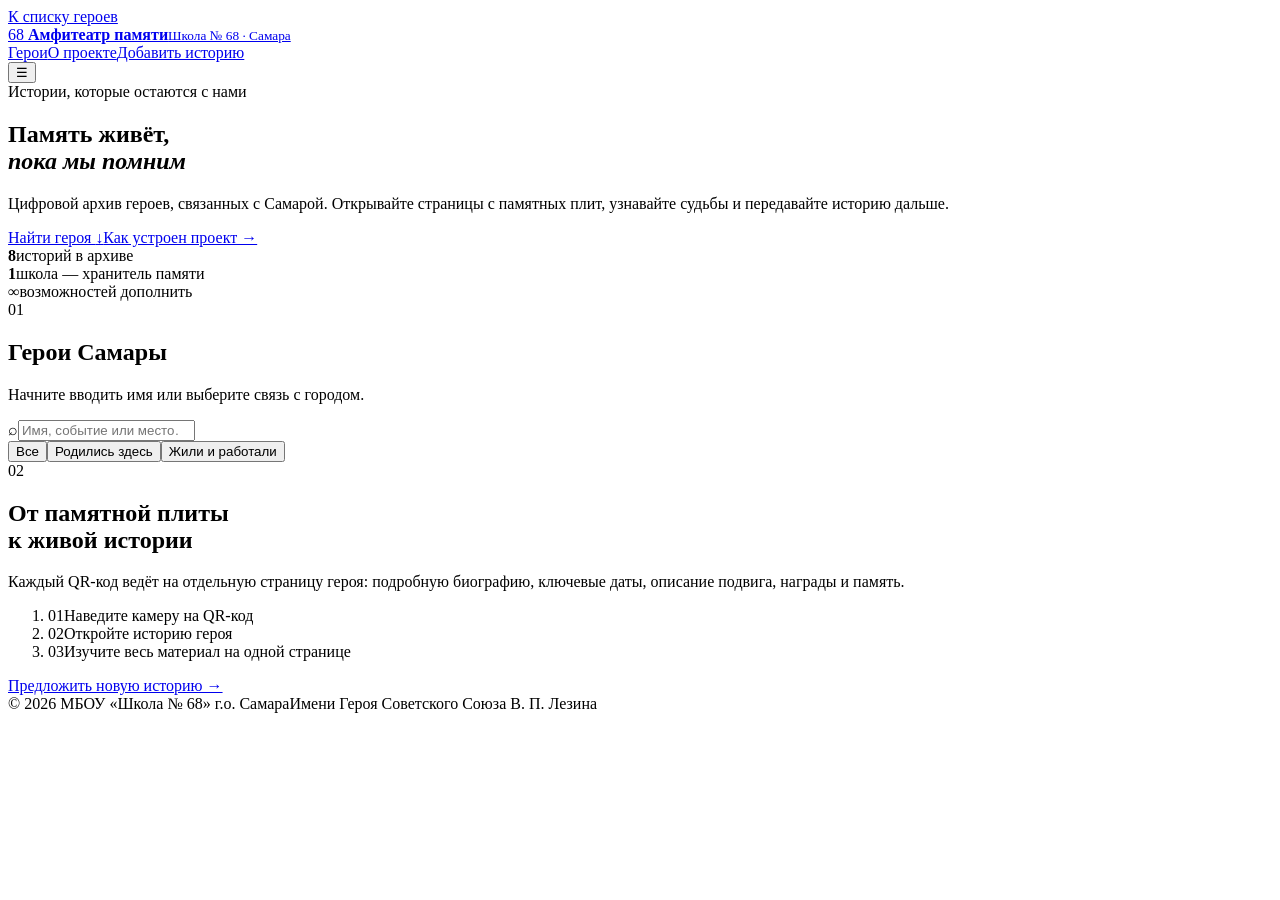
==== index.html @ 9c242202 "Add files via upload" ====
<!doctype html>
<html lang="ru">
<head>
  <meta charset="utf-8">
  <meta name="viewport" content="width=device-width, initial-scale=1">
  <meta name="theme-color" content="#071a35">
  <meta name="description" content="Амфитеатр памяти — цифровой архив героев Самары школы № 68 имени В. П. Лезина.">
  <title>Амфитеатр памяти — школа № 68</title>
  <link rel="stylesheet" href="assets/styles.css">
</head>
<body>
  <a class="skip-link" href="#heroes">К списку героев</a>
  <header class="topbar">
    <a class="brand" href="/" aria-label="На главную">
      <span class="brand-mark" aria-hidden="true"><span>68</span></span>
      <span><b>Амфитеатр памяти</b><small>Школа № 68 · Самара</small></span>
    </a>
    <nav class="desktop-nav" aria-label="Основная навигация">
      <a href="#heroes">Герои</a><a href="#project">О проекте</a><a class="nav-action" href="/add-hero/">Добавить историю</a>
    </nav>
    <button class="menu-button" aria-label="Открыть меню" aria-expanded="false">☰</button>
  </header>
  <nav class="mobile-nav" hidden><a href="#heroes">Герои</a><a href="#project">О проекте</a><a href="/add-hero/">Добавить историю</a></nav>

  <main>
    <section class="home-hero" aria-labelledby="main-title">
      <div class="hero-glow" aria-hidden="true"></div>
      <div class="eyebrow"><span></span> Истории, которые остаются с нами</div>
      <h1 id="main-title">Память живёт,<br><em>пока мы помним</em></h1>
      <p>Цифровой архив героев, связанных с Самарой. Открывайте страницы с памятных плит, узнавайте судьбы и передавайте историю дальше.</p>
      <div class="hero-actions"><a class="primary-button" href="#heroes">Найти героя <span>↓</span></a><a class="text-button" href="#project">Как устроен проект →</a></div>
      <div class="hero-stats" aria-label="Статистика архива"><div><strong>8</strong><span>историй в архиве</span></div><div><strong>1</strong><span>школа — хранитель памяти</span></div><div><strong>∞</strong><span>возможностей дополнить</span></div></div>
    </section>

    <section class="explorer" id="heroes" aria-labelledby="heroes-title">
      <div class="section-heading"><div><span class="section-number">01</span><h2 id="heroes-title">Герои Самары</h2></div><p>Начните вводить имя или выберите связь с городом.</p></div>
      <div class="search-row">
        <label class="search-box"><span aria-hidden="true">⌕</span><input id="hero-search" type="search" placeholder="Имя, событие или место…" autocomplete="off"></label>
        <div class="filters" role="group" aria-label="Фильтр"><button class="filter active" data-filter="all">Все</button><button class="filter" data-filter="born">Родились здесь</button><button class="filter" data-filter="worked">Жили и работали</button></div>
      </div>
      <div class="hero-grid" id="hero-grid"></div>
      <p class="empty-state" id="empty-state" hidden>По вашему запросу пока ничего не найдено.</p>
    </section>

    <section class="project" id="project" aria-labelledby="project-title">
      <div class="project-card">
        <div><span class="section-number light">02</span><h2 id="project-title">От памятной плиты<br>к живой истории</h2></div>
        <div class="project-copy"><p>Каждый QR-код ведёт на отдельную страницу героя: подробную биографию, ключевые даты, описание подвига, награды и память.</p><ol><li><span>01</span>Наведите камеру на QR-код</li><li><span>02</span>Откройте историю героя</li><li><span>03</span>Изучите весь материал на одной странице</li></ol><a class="light-button" href="/add-hero/">Предложить новую историю →</a></div>
      </div>
    </section>
  </main>
  <footer><span>© 2026 МБОУ «Школа № 68» г.о. Самара</span><span>Имени Героя Советского Союза В. П. Лезина</span></footer>
  <script src="assets/data.js"></script><script src="assets/app.js"></script>
</body>
</html>
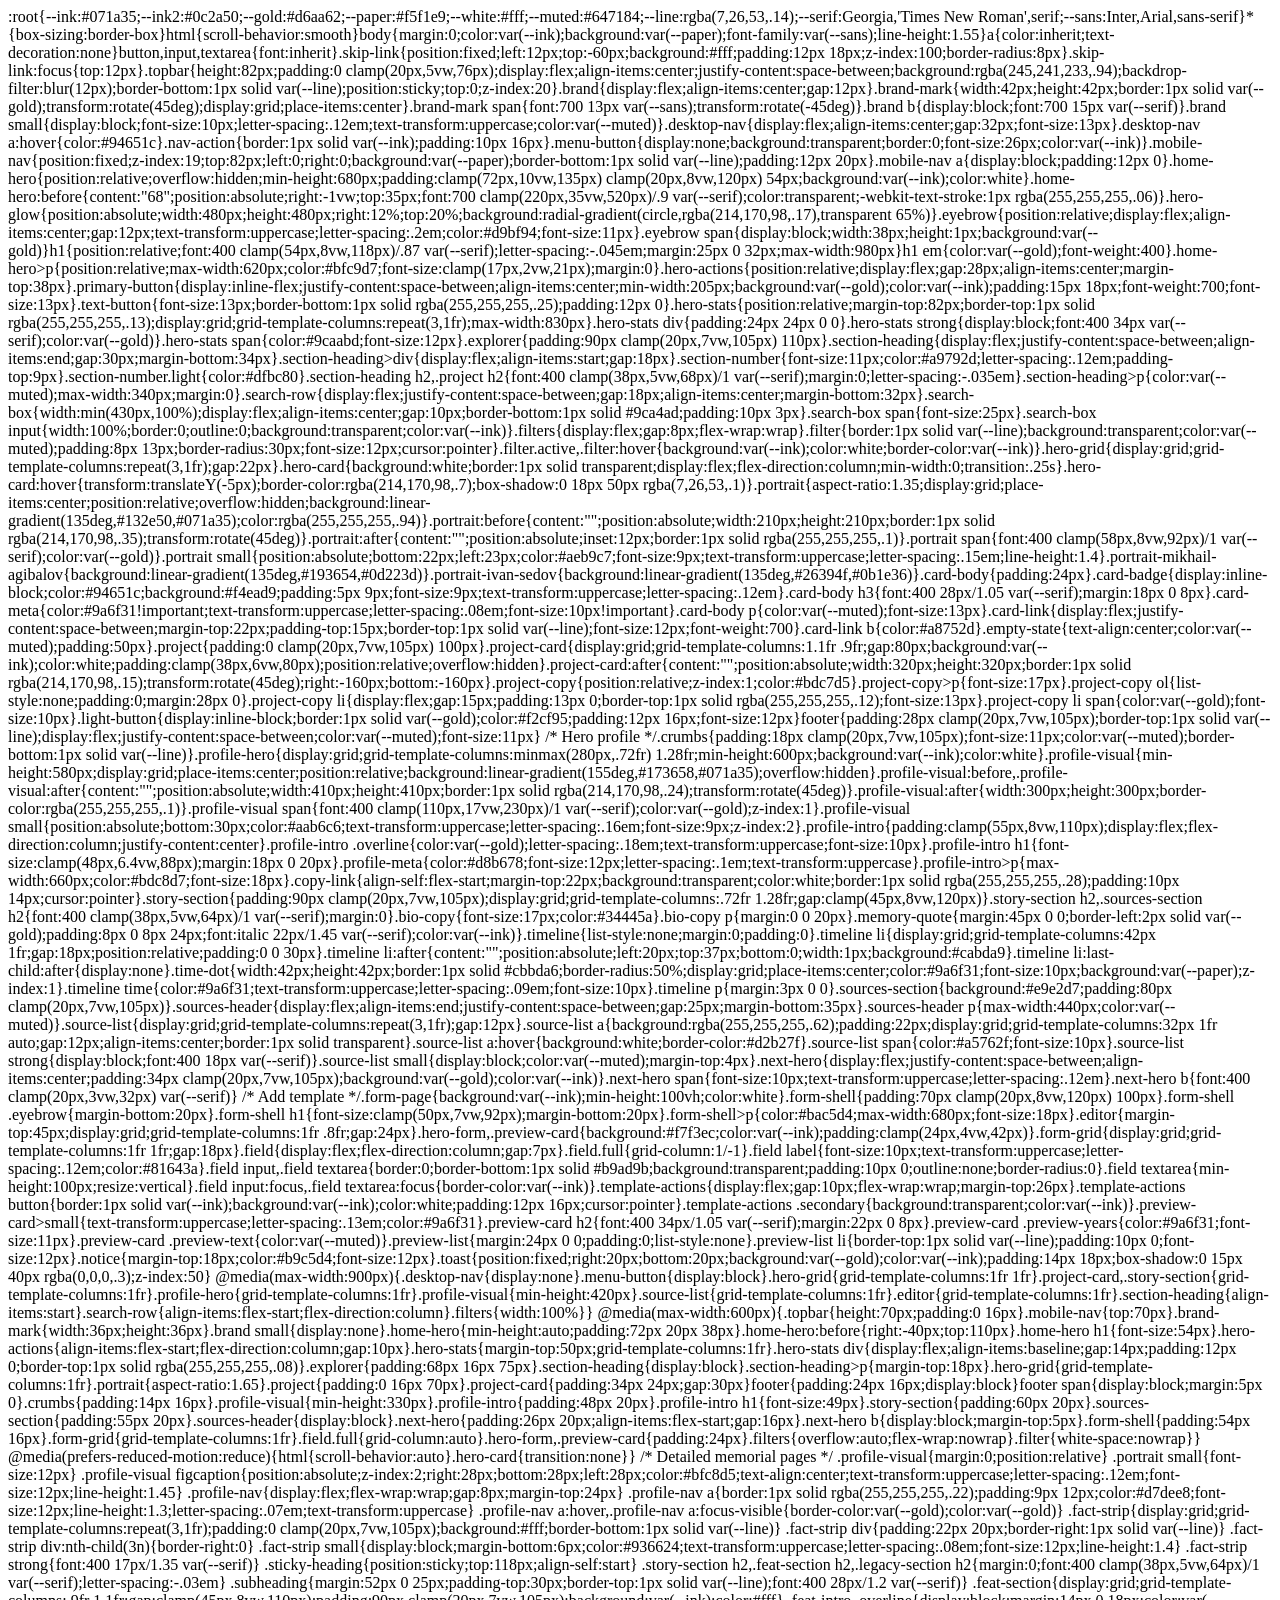
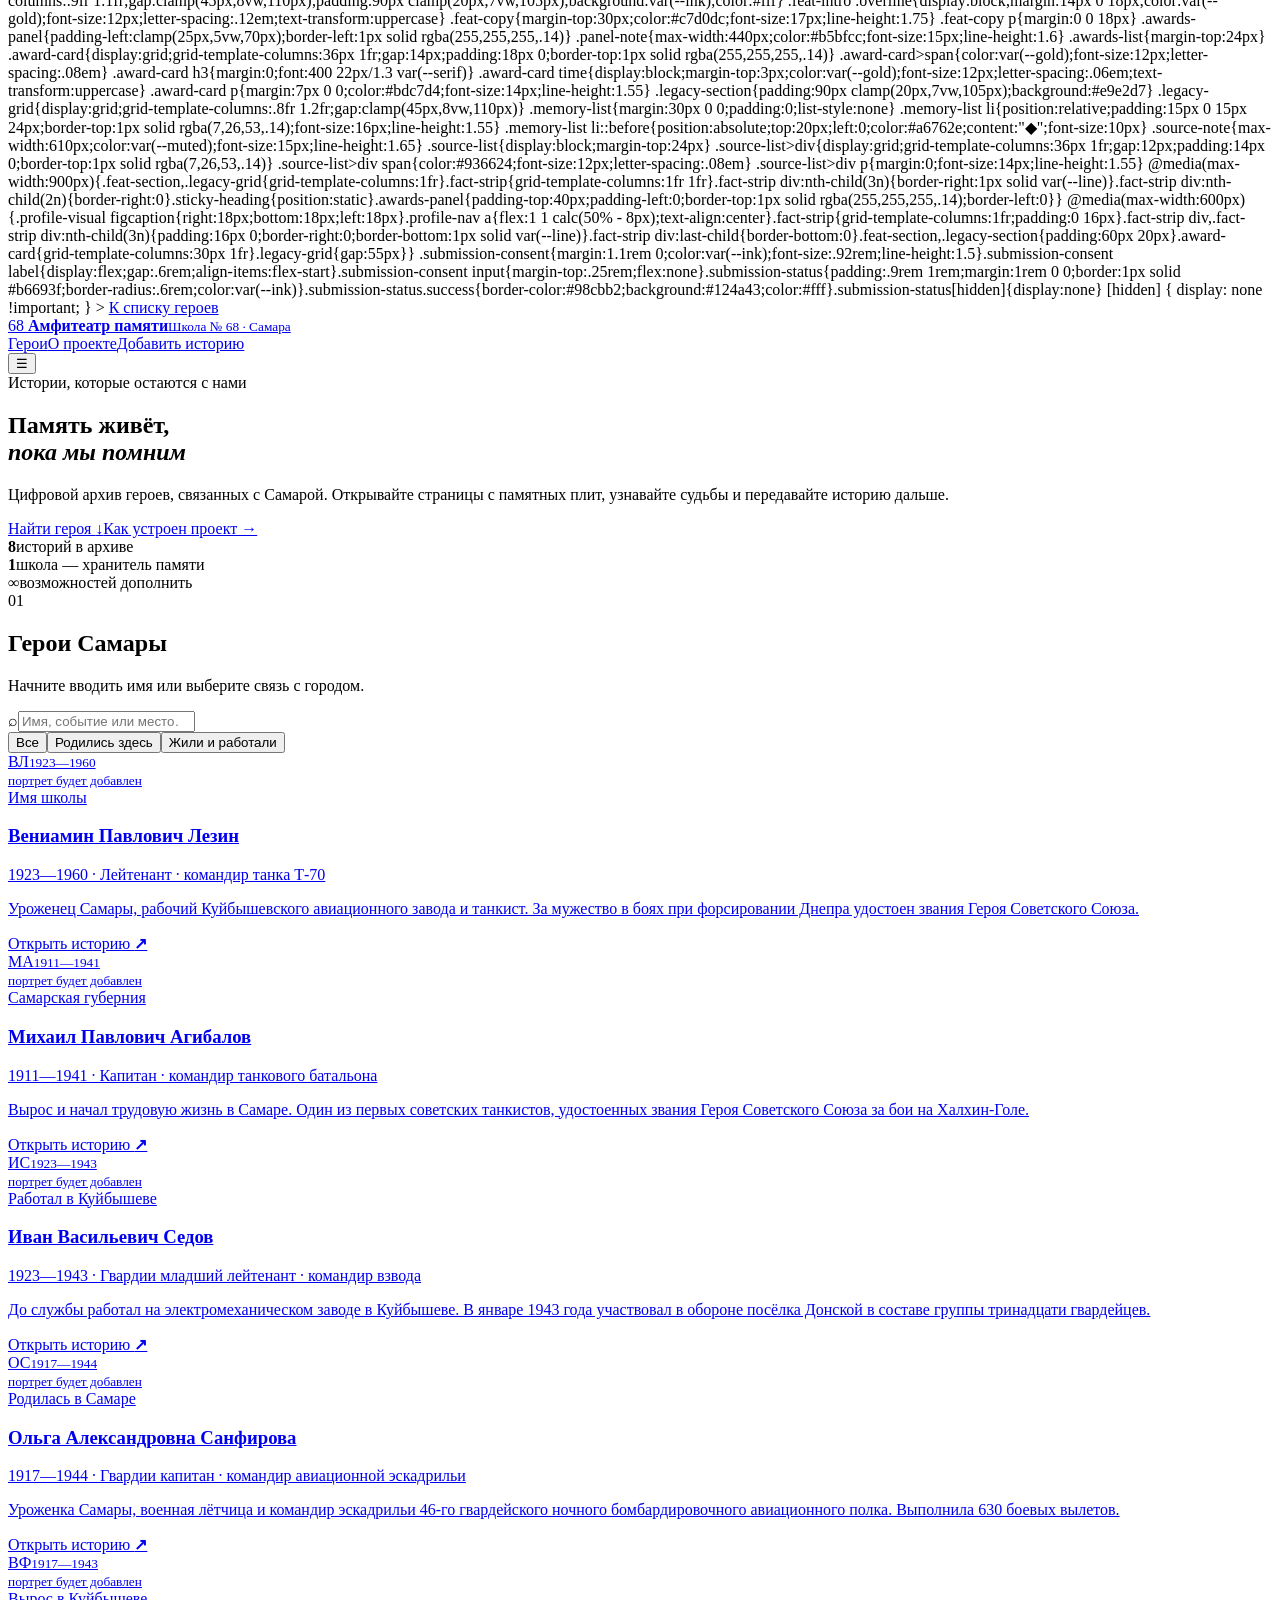
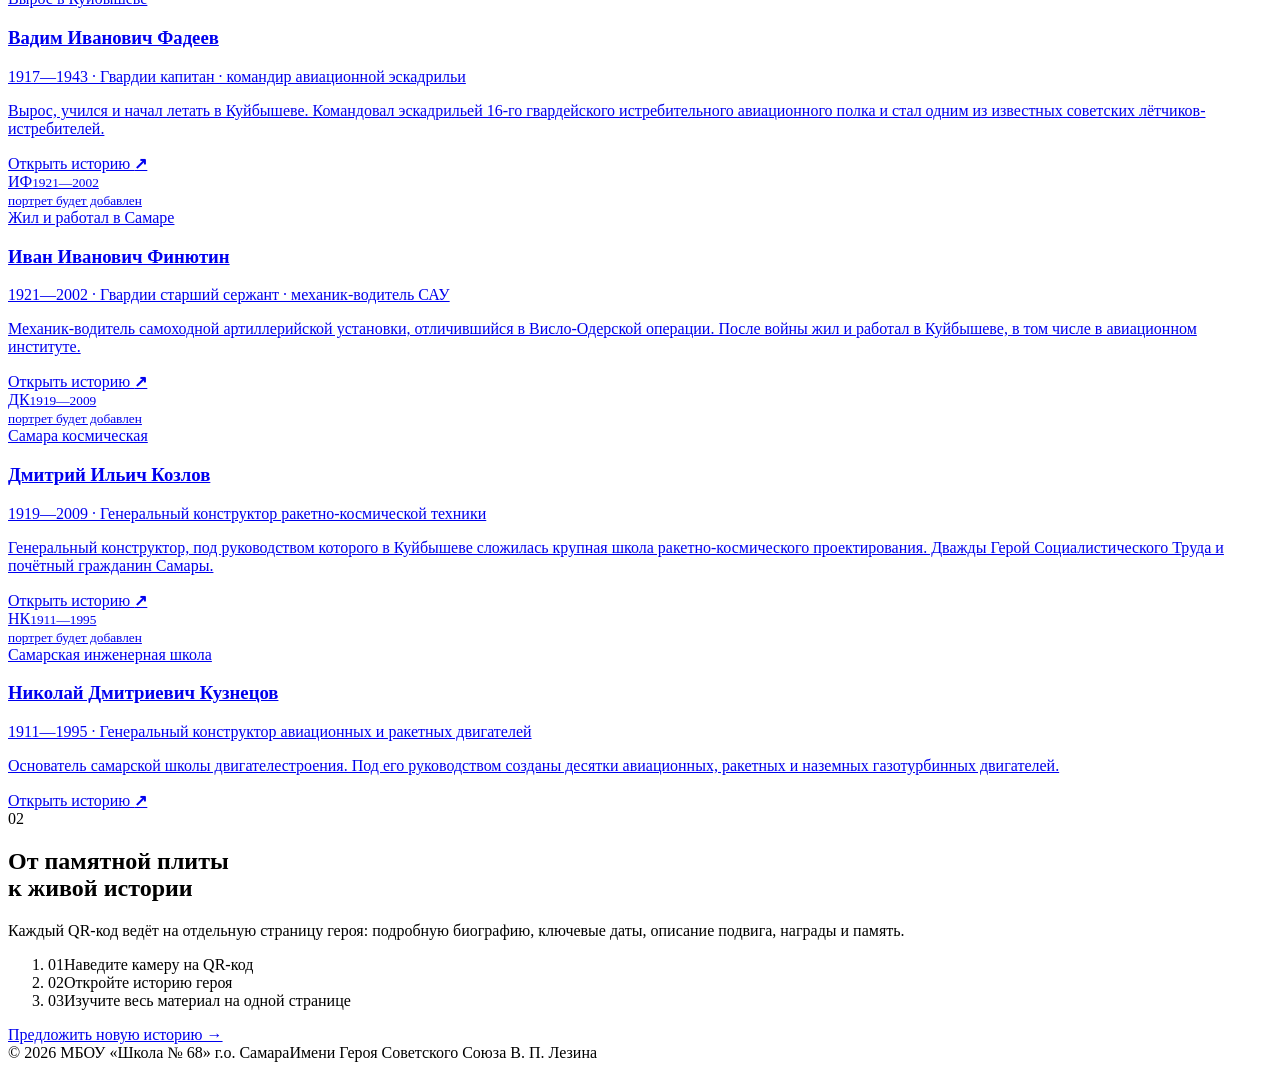
==== commit b836dac2: "Add files via upload" ====
--- a/index.html
+++ b/index.html
@@ -6,7 +6,59 @@
   <meta name="theme-color" content="#071a35">
   <meta name="description" content="Амфитеатр памяти — цифровой архив героев Самары школы № 68 имени В. П. Лезина.">
   <title>Амфитеатр памяти — школа № 68</title>
-  <link rel="stylesheet" href="assets/styles.css">
+  <link rel="stylesheet" <style>
+:root{--ink:#071a35;--ink2:#0c2a50;--gold:#d6aa62;--paper:#f5f1e9;--white:#fff;--muted:#647184;--line:rgba(7,26,53,.14);--serif:Georgia,'Times New Roman',serif;--sans:Inter,Arial,sans-serif}*{box-sizing:border-box}html{scroll-behavior:smooth}body{margin:0;color:var(--ink);background:var(--paper);font-family:var(--sans);line-height:1.55}a{color:inherit;text-decoration:none}button,input,textarea{font:inherit}.skip-link{position:fixed;left:12px;top:-60px;background:#fff;padding:12px 18px;z-index:100;border-radius:8px}.skip-link:focus{top:12px}.topbar{height:82px;padding:0 clamp(20px,5vw,76px);display:flex;align-items:center;justify-content:space-between;background:rgba(245,241,233,.94);backdrop-filter:blur(12px);border-bottom:1px solid var(--line);position:sticky;top:0;z-index:20}.brand{display:flex;align-items:center;gap:12px}.brand-mark{width:42px;height:42px;border:1px solid var(--gold);transform:rotate(45deg);display:grid;place-items:center}.brand-mark span{font:700 13px var(--sans);transform:rotate(-45deg)}.brand b{display:block;font:700 15px var(--serif)}.brand small{display:block;font-size:10px;letter-spacing:.12em;text-transform:uppercase;color:var(--muted)}.desktop-nav{display:flex;align-items:center;gap:32px;font-size:13px}.desktop-nav a:hover{color:#94651c}.nav-action{border:1px solid var(--ink);padding:10px 16px}.menu-button{display:none;background:transparent;border:0;font-size:26px;color:var(--ink)}.mobile-nav{position:fixed;z-index:19;top:82px;left:0;right:0;background:var(--paper);border-bottom:1px solid var(--line);padding:12px 20px}.mobile-nav a{display:block;padding:12px 0}.home-hero{position:relative;overflow:hidden;min-height:680px;padding:clamp(72px,10vw,135px) clamp(20px,8vw,120px) 54px;background:var(--ink);color:white}.home-hero:before{content:"68";position:absolute;right:-1vw;top:35px;font:700 clamp(220px,35vw,520px)/.9 var(--serif);color:transparent;-webkit-text-stroke:1px rgba(255,255,255,.06)}.hero-glow{position:absolute;width:480px;height:480px;right:12%;top:20%;background:radial-gradient(circle,rgba(214,170,98,.17),transparent 65%)}.eyebrow{position:relative;display:flex;align-items:center;gap:12px;text-transform:uppercase;letter-spacing:.2em;color:#d9bf94;font-size:11px}.eyebrow span{display:block;width:38px;height:1px;background:var(--gold)}h1{position:relative;font:400 clamp(54px,8vw,118px)/.87 var(--serif);letter-spacing:-.045em;margin:25px 0 32px;max-width:980px}h1 em{color:var(--gold);font-weight:400}.home-hero>p{position:relative;max-width:620px;color:#bfc9d7;font-size:clamp(17px,2vw,21px);margin:0}.hero-actions{position:relative;display:flex;gap:28px;align-items:center;margin-top:38px}.primary-button{display:inline-flex;justify-content:space-between;align-items:center;min-width:205px;background:var(--gold);color:var(--ink);padding:15px 18px;font-weight:700;font-size:13px}.text-button{font-size:13px;border-bottom:1px solid rgba(255,255,255,.25);padding:12px 0}.hero-stats{position:relative;margin-top:82px;border-top:1px solid rgba(255,255,255,.13);display:grid;grid-template-columns:repeat(3,1fr);max-width:830px}.hero-stats div{padding:24px 24px 0 0}.hero-stats strong{display:block;font:400 34px var(--serif);color:var(--gold)}.hero-stats span{color:#9caabd;font-size:12px}.explorer{padding:90px clamp(20px,7vw,105px) 110px}.section-heading{display:flex;justify-content:space-between;align-items:end;gap:30px;margin-bottom:34px}.section-heading>div{display:flex;align-items:start;gap:18px}.section-number{font-size:11px;color:#a9792d;letter-spacing:.12em;padding-top:9px}.section-number.light{color:#dfbc80}.section-heading h2,.project h2{font:400 clamp(38px,5vw,68px)/1 var(--serif);margin:0;letter-spacing:-.035em}.section-heading>p{color:var(--muted);max-width:340px;margin:0}.search-row{display:flex;justify-content:space-between;gap:18px;align-items:center;margin-bottom:32px}.search-box{width:min(430px,100%);display:flex;align-items:center;gap:10px;border-bottom:1px solid #9ca4ad;padding:10px 3px}.search-box span{font-size:25px}.search-box input{width:100%;border:0;outline:0;background:transparent;color:var(--ink)}.filters{display:flex;gap:8px;flex-wrap:wrap}.filter{border:1px solid var(--line);background:transparent;color:var(--muted);padding:8px 13px;border-radius:30px;font-size:12px;cursor:pointer}.filter.active,.filter:hover{background:var(--ink);color:white;border-color:var(--ink)}.hero-grid{display:grid;grid-template-columns:repeat(3,1fr);gap:22px}.hero-card{background:white;border:1px solid transparent;display:flex;flex-direction:column;min-width:0;transition:.25s}.hero-card:hover{transform:translateY(-5px);border-color:rgba(214,170,98,.7);box-shadow:0 18px 50px rgba(7,26,53,.1)}.portrait{aspect-ratio:1.35;display:grid;place-items:center;position:relative;overflow:hidden;background:linear-gradient(135deg,#132e50,#071a35);color:rgba(255,255,255,.94)}.portrait:before{content:"";position:absolute;width:210px;height:210px;border:1px solid rgba(214,170,98,.35);transform:rotate(45deg)}.portrait:after{content:"";position:absolute;inset:12px;border:1px solid rgba(255,255,255,.1)}.portrait span{font:400 clamp(58px,8vw,92px)/1 var(--serif);color:var(--gold)}.portrait small{position:absolute;bottom:22px;left:23px;color:#aeb9c7;font-size:9px;text-transform:uppercase;letter-spacing:.15em;line-height:1.4}.portrait-mikhail-agibalov{background:linear-gradient(135deg,#193654,#0d223d)}.portrait-ivan-sedov{background:linear-gradient(135deg,#26394f,#0b1e36)}.card-body{padding:24px}.card-badge{display:inline-block;color:#94651c;background:#f4ead9;padding:5px 9px;font-size:9px;text-transform:uppercase;letter-spacing:.12em}.card-body h3{font:400 28px/1.05 var(--serif);margin:18px 0 8px}.card-meta{color:#9a6f31!important;text-transform:uppercase;letter-spacing:.08em;font-size:10px!important}.card-body p{color:var(--muted);font-size:13px}.card-link{display:flex;justify-content:space-between;margin-top:22px;padding-top:15px;border-top:1px solid var(--line);font-size:12px;font-weight:700}.card-link b{color:#a8752d}.empty-state{text-align:center;color:var(--muted);padding:50px}.project{padding:0 clamp(20px,7vw,105px) 100px}.project-card{display:grid;grid-template-columns:1.1fr .9fr;gap:80px;background:var(--ink);color:white;padding:clamp(38px,6vw,80px);position:relative;overflow:hidden}.project-card:after{content:"";position:absolute;width:320px;height:320px;border:1px solid rgba(214,170,98,.15);transform:rotate(45deg);right:-160px;bottom:-160px}.project-copy{position:relative;z-index:1;color:#bdc7d5}.project-copy>p{font-size:17px}.project-copy ol{list-style:none;padding:0;margin:28px 0}.project-copy li{display:flex;gap:15px;padding:13px 0;border-top:1px solid rgba(255,255,255,.12);font-size:13px}.project-copy li span{color:var(--gold);font-size:10px}.light-button{display:inline-block;border:1px solid var(--gold);color:#f2cf95;padding:12px 16px;font-size:12px}footer{padding:28px clamp(20px,7vw,105px);border-top:1px solid var(--line);display:flex;justify-content:space-between;color:var(--muted);font-size:11px}
+/* Hero profile */.crumbs{padding:18px clamp(20px,7vw,105px);font-size:11px;color:var(--muted);border-bottom:1px solid var(--line)}.profile-hero{display:grid;grid-template-columns:minmax(280px,.72fr) 1.28fr;min-height:600px;background:var(--ink);color:white}.profile-visual{min-height:580px;display:grid;place-items:center;position:relative;background:linear-gradient(155deg,#173658,#071a35);overflow:hidden}.profile-visual:before,.profile-visual:after{content:"";position:absolute;width:410px;height:410px;border:1px solid rgba(214,170,98,.24);transform:rotate(45deg)}.profile-visual:after{width:300px;height:300px;border-color:rgba(255,255,255,.1)}.profile-visual span{font:400 clamp(110px,17vw,230px)/1 var(--serif);color:var(--gold);z-index:1}.profile-visual small{position:absolute;bottom:30px;color:#aab6c6;text-transform:uppercase;letter-spacing:.16em;font-size:9px;z-index:2}.profile-intro{padding:clamp(55px,8vw,110px);display:flex;flex-direction:column;justify-content:center}.profile-intro .overline{color:var(--gold);letter-spacing:.18em;text-transform:uppercase;font-size:10px}.profile-intro h1{font-size:clamp(48px,6.4vw,88px);margin:18px 0 20px}.profile-meta{color:#d8b678;font-size:12px;letter-spacing:.1em;text-transform:uppercase}.profile-intro>p{max-width:660px;color:#bdc8d7;font-size:18px}.copy-link{align-self:flex-start;margin-top:22px;background:transparent;color:white;border:1px solid rgba(255,255,255,.28);padding:10px 14px;cursor:pointer}.story-section{padding:90px clamp(20px,7vw,105px);display:grid;grid-template-columns:.72fr 1.28fr;gap:clamp(45px,8vw,120px)}.story-section h2,.sources-section h2{font:400 clamp(38px,5vw,64px)/1 var(--serif);margin:0}.bio-copy{font-size:17px;color:#34445a}.bio-copy p{margin:0 0 20px}.memory-quote{margin:45px 0 0;border-left:2px solid var(--gold);padding:8px 0 8px 24px;font:italic 22px/1.45 var(--serif);color:var(--ink)}.timeline{list-style:none;margin:0;padding:0}.timeline li{display:grid;grid-template-columns:42px 1fr;gap:18px;position:relative;padding:0 0 30px}.timeline li:after{content:"";position:absolute;left:20px;top:37px;bottom:0;width:1px;background:#cabda9}.timeline li:last-child:after{display:none}.time-dot{width:42px;height:42px;border:1px solid #cbbda6;border-radius:50%;display:grid;place-items:center;color:#9a6f31;font-size:10px;background:var(--paper);z-index:1}.timeline time{color:#9a6f31;text-transform:uppercase;letter-spacing:.09em;font-size:10px}.timeline p{margin:3px 0 0}.sources-section{background:#e9e2d7;padding:80px clamp(20px,7vw,105px)}.sources-header{display:flex;align-items:end;justify-content:space-between;gap:25px;margin-bottom:35px}.sources-header p{max-width:440px;color:var(--muted)}.source-list{display:grid;grid-template-columns:repeat(3,1fr);gap:12px}.source-list a{background:rgba(255,255,255,.62);padding:22px;display:grid;grid-template-columns:32px 1fr auto;gap:12px;align-items:center;border:1px solid transparent}.source-list a:hover{background:white;border-color:#d2b27f}.source-list span{color:#a5762f;font-size:10px}.source-list strong{display:block;font:400 18px var(--serif)}.source-list small{display:block;color:var(--muted);margin-top:4px}.next-hero{display:flex;justify-content:space-between;align-items:center;padding:34px clamp(20px,7vw,105px);background:var(--gold);color:var(--ink)}.next-hero span{font-size:10px;text-transform:uppercase;letter-spacing:.12em}.next-hero b{font:400 clamp(20px,3vw,32px) var(--serif)}
+/* Add template */.form-page{background:var(--ink);min-height:100vh;color:white}.form-shell{padding:70px clamp(20px,8vw,120px) 100px}.form-shell .eyebrow{margin-bottom:20px}.form-shell h1{font-size:clamp(50px,7vw,92px);margin-bottom:20px}.form-shell>p{color:#bac5d4;max-width:680px;font-size:18px}.editor{margin-top:45px;display:grid;grid-template-columns:1fr .8fr;gap:24px}.hero-form,.preview-card{background:#f7f3ec;color:var(--ink);padding:clamp(24px,4vw,42px)}.form-grid{display:grid;grid-template-columns:1fr 1fr;gap:18px}.field{display:flex;flex-direction:column;gap:7px}.field.full{grid-column:1/-1}.field label{font-size:10px;text-transform:uppercase;letter-spacing:.12em;color:#81643a}.field input,.field textarea{border:0;border-bottom:1px solid #b9ad9b;background:transparent;padding:10px 0;outline:none;border-radius:0}.field textarea{min-height:100px;resize:vertical}.field input:focus,.field textarea:focus{border-color:var(--ink)}.template-actions{display:flex;gap:10px;flex-wrap:wrap;margin-top:26px}.template-actions button{border:1px solid var(--ink);background:var(--ink);color:white;padding:12px 16px;cursor:pointer}.template-actions .secondary{background:transparent;color:var(--ink)}.preview-card>small{text-transform:uppercase;letter-spacing:.13em;color:#9a6f31}.preview-card h2{font:400 34px/1.05 var(--serif);margin:22px 0 8px}.preview-card .preview-years{color:#9a6f31;font-size:11px}.preview-card .preview-text{color:var(--muted)}.preview-list{margin:24px 0 0;padding:0;list-style:none}.preview-list li{border-top:1px solid var(--line);padding:10px 0;font-size:12px}.notice{margin-top:18px;color:#b9c5d4;font-size:12px}.toast{position:fixed;right:20px;bottom:20px;background:var(--gold);color:var(--ink);padding:14px 18px;box-shadow:0 15px 40px rgba(0,0,0,.3);z-index:50}
+@media(max-width:900px){.desktop-nav{display:none}.menu-button{display:block}.hero-grid{grid-template-columns:1fr 1fr}.project-card,.story-section{grid-template-columns:1fr}.profile-hero{grid-template-columns:1fr}.profile-visual{min-height:420px}.source-list{grid-template-columns:1fr}.editor{grid-template-columns:1fr}.section-heading{align-items:start}.search-row{align-items:flex-start;flex-direction:column}.filters{width:100%}}
+@media(max-width:600px){.topbar{height:70px;padding:0 16px}.mobile-nav{top:70px}.brand-mark{width:36px;height:36px}.brand small{display:none}.home-hero{min-height:auto;padding:72px 20px 38px}.home-hero:before{right:-40px;top:110px}.home-hero h1{font-size:54px}.hero-actions{align-items:flex-start;flex-direction:column;gap:10px}.hero-stats{margin-top:50px;grid-template-columns:1fr}.hero-stats div{display:flex;align-items:baseline;gap:14px;padding:12px 0;border-top:1px solid rgba(255,255,255,.08)}.explorer{padding:68px 16px 75px}.section-heading{display:block}.section-heading>p{margin-top:18px}.hero-grid{grid-template-columns:1fr}.portrait{aspect-ratio:1.65}.project{padding:0 16px 70px}.project-card{padding:34px 24px;gap:30px}footer{padding:24px 16px;display:block}footer span{display:block;margin:5px 0}.crumbs{padding:14px 16px}.profile-visual{min-height:330px}.profile-intro{padding:48px 20px}.profile-intro h1{font-size:49px}.story-section{padding:60px 20px}.sources-section{padding:55px 20px}.sources-header{display:block}.next-hero{padding:26px 20px;align-items:flex-start;gap:16px}.next-hero b{display:block;margin-top:5px}.form-shell{padding:54px 16px}.form-grid{grid-template-columns:1fr}.field.full{grid-column:auto}.hero-form,.preview-card{padding:24px}.filters{overflow:auto;flex-wrap:nowrap}.filter{white-space:nowrap}}
+@media(prefers-reduced-motion:reduce){html{scroll-behavior:auto}.hero-card{transition:none}}
+
+/* Detailed memorial pages */
+.profile-visual{margin:0;position:relative}
+.portrait small{font-size:12px}
+.profile-visual figcaption{position:absolute;z-index:2;right:28px;bottom:28px;left:28px;color:#bfc8d5;text-align:center;text-transform:uppercase;letter-spacing:.12em;font-size:12px;line-height:1.45}
+.profile-nav{display:flex;flex-wrap:wrap;gap:8px;margin-top:24px}
+.profile-nav a{border:1px solid rgba(255,255,255,.22);padding:9px 12px;color:#d7dee8;font-size:12px;line-height:1.3;letter-spacing:.07em;text-transform:uppercase}
+.profile-nav a:hover,.profile-nav a:focus-visible{border-color:var(--gold);color:var(--gold)}
+.fact-strip{display:grid;grid-template-columns:repeat(3,1fr);padding:0 clamp(20px,7vw,105px);background:#fff;border-bottom:1px solid var(--line)}
+.fact-strip div{padding:22px 20px;border-right:1px solid var(--line)}
+.fact-strip div:nth-child(3n){border-right:0}
+.fact-strip small{display:block;margin-bottom:6px;color:#936624;text-transform:uppercase;letter-spacing:.08em;font-size:12px;line-height:1.4}
+.fact-strip strong{font:400 17px/1.35 var(--serif)}
+.sticky-heading{position:sticky;top:118px;align-self:start}
+.story-section h2,.feat-section h2,.legacy-section h2{margin:0;font:400 clamp(38px,5vw,64px)/1 var(--serif);letter-spacing:-.03em}
+.subheading{margin:52px 0 25px;padding-top:30px;border-top:1px solid var(--line);font:400 28px/1.2 var(--serif)}
+.feat-section{display:grid;grid-template-columns:.9fr 1.1fr;gap:clamp(45px,8vw,110px);padding:90px clamp(20px,7vw,105px);background:var(--ink);color:#fff}
+.feat-intro .overline{display:block;margin:14px 0 18px;color:var(--gold);font-size:12px;letter-spacing:.12em;text-transform:uppercase}
+.feat-copy{margin-top:30px;color:#c7d0dc;font-size:17px;line-height:1.75}
+.feat-copy p{margin:0 0 18px}
+.awards-panel{padding-left:clamp(25px,5vw,70px);border-left:1px solid rgba(255,255,255,.14)}
+.panel-note{max-width:440px;color:#b5bfcc;font-size:15px;line-height:1.6}
+.awards-list{margin-top:24px}
+.award-card{display:grid;grid-template-columns:36px 1fr;gap:14px;padding:18px 0;border-top:1px solid rgba(255,255,255,.14)}
+.award-card>span{color:var(--gold);font-size:12px;letter-spacing:.08em}
+.award-card h3{margin:0;font:400 22px/1.3 var(--serif)}
+.award-card time{display:block;margin-top:3px;color:var(--gold);font-size:12px;letter-spacing:.06em;text-transform:uppercase}
+.award-card p{margin:7px 0 0;color:#bdc7d4;font-size:14px;line-height:1.55}
+.legacy-section{padding:90px clamp(20px,7vw,105px);background:#e9e2d7}
+.legacy-grid{display:grid;grid-template-columns:.8fr 1.2fr;gap:clamp(45px,8vw,110px)}
+.memory-list{margin:30px 0 0;padding:0;list-style:none}
+.memory-list li{position:relative;padding:15px 0 15px 24px;border-top:1px solid rgba(7,26,53,.14);font-size:16px;line-height:1.55}
+.memory-list li::before{position:absolute;top:20px;left:0;color:#a6762e;content:"◆";font-size:10px}
+.source-note{max-width:610px;color:var(--muted);font-size:15px;line-height:1.65}
+.source-list{display:block;margin-top:24px}
+.source-list>div{display:grid;grid-template-columns:36px 1fr;gap:12px;padding:14px 0;border-top:1px solid rgba(7,26,53,.14)}
+.source-list>div span{color:#936624;font-size:12px;letter-spacing:.08em}
+.source-list>div p{margin:0;font-size:14px;line-height:1.55}
+@media(max-width:900px){.feat-section,.legacy-grid{grid-template-columns:1fr}.fact-strip{grid-template-columns:1fr 1fr}.fact-strip div:nth-child(3n){border-right:1px solid var(--line)}.fact-strip div:nth-child(2n){border-right:0}.sticky-heading{position:static}.awards-panel{padding-top:40px;padding-left:0;border-top:1px solid rgba(255,255,255,.14);border-left:0}}
+@media(max-width:600px){.profile-visual figcaption{right:18px;bottom:18px;left:18px}.profile-nav a{flex:1 1 calc(50% - 8px);text-align:center}.fact-strip{grid-template-columns:1fr;padding:0 16px}.fact-strip div,.fact-strip div:nth-child(3n){padding:16px 0;border-right:0;border-bottom:1px solid var(--line)}.fact-strip div:last-child{border-bottom:0}.feat-section,.legacy-section{padding:60px 20px}.award-card{grid-template-columns:30px 1fr}.legacy-grid{gap:55px}}
+
+.submission-consent{margin:1.1rem 0;color:var(--ink);font-size:.92rem;line-height:1.5}.submission-consent label{display:flex;gap:.6rem;align-items:flex-start}.submission-consent input{margin-top:.25rem;flex:none}.submission-status{padding:.9rem 1rem;margin:1rem 0 0;border:1px solid #b6693f;border-radius:.6rem;color:var(--ink)}.submission-status.success{border-color:#98cbb2;background:#124a43;color:#fff}.submission-status[hidden]{display:none}
+
+[hidden] { display: none !important; }
+
+</style>>
 </head>
 <body>
   <a class="skip-link" href="#heroes">К списку героев</a>
@@ -16,13 +68,13 @@
       <span><b>Амфитеатр памяти</b><small>Школа № 68 · Самара</small></span>
     </a>
     <nav class="desktop-nav" aria-label="Основная навигация">
-      <a href="#heroes">Герои</a><a href="#project">О проекте</a><a class="nav-action" href="/add-hero/">Добавить историю</a>
+      <a href="#heroes">Герои</a><a href="#project">О проекте</a><a class="nav-action" href="/?add=1">Добавить историю</a>
     </nav>
     <button class="menu-button" aria-label="Открыть меню" aria-expanded="false">☰</button>
   </header>
-  <nav class="mobile-nav" hidden><a href="#heroes">Герои</a><a href="#project">О проекте</a><a href="/add-hero/">Добавить историю</a></nav>
-
-  <main>
+  <nav class="mobile-nav" hidden><a href="#heroes">Герои</a><a href="#project">О проекте</a><a href="/?add=1">Добавить историю</a></nav>
+
+  <main id="home-page">
     <section class="home-hero" aria-labelledby="main-title">
       <div class="hero-glow" aria-hidden="true"></div>
       <div class="eyebrow"><span></span> Истории, которые остаются с нами</div>
@@ -45,11 +97,333 @@
     <section class="project" id="project" aria-labelledby="project-title">
       <div class="project-card">
         <div><span class="section-number light">02</span><h2 id="project-title">От памятной плиты<br>к живой истории</h2></div>
-        <div class="project-copy"><p>Каждый QR-код ведёт на отдельную страницу героя: подробную биографию, ключевые даты, описание подвига, награды и память.</p><ol><li><span>01</span>Наведите камеру на QR-код</li><li><span>02</span>Откройте историю героя</li><li><span>03</span>Изучите весь материал на одной странице</li></ol><a class="light-button" href="/add-hero/">Предложить новую историю →</a></div>
+        <div class="project-copy"><p>Каждый QR-код ведёт на отдельную страницу героя: подробную биографию, ключевые даты, описание подвига, награды и память.</p><ol><li><span>01</span>Наведите камеру на QR-код</li><li><span>02</span>Откройте историю героя</li><li><span>03</span>Изучите весь материал на одной странице</li></ol><a class="light-button" href="/?add=1">Предложить новую историю →</a></div>
       </div>
     </section>
   </main>
+  <main id="hero-page" data-hero="" hidden><div class="crumbs"><a href="/">Главная</a> &nbsp;/&nbsp; <a href="/#heroes">Герои</a> &nbsp;/&nbsp; <span data-name></span></div>
+<section class="profile-hero"><figure class="profile-visual" role="img" aria-label="Мемориальная рамка героя"><span data-initials></span><figcaption>Портрет будет добавлен из школьного архива</figcaption></figure><div class="profile-intro"><span class="overline">История героя · Самара</span><h1 data-name></h1><div class="profile-meta"><span data-years></span> &nbsp;·&nbsp; <span data-role></span></div><p data-lead></p><nav class="profile-nav" aria-label="Разделы страницы"><a href="#biography">Биография</a><a href="#feat">Подвиг и вклад</a><a href="#awards">Награды</a><a href="#memory">Память</a></nav><button class="copy-link" data-copy-link>Скопировать ссылку для QR-кода</button></div></section>
+<div class="fact-strip" data-facts></div>
+<section class="story-section" id="biography"><div class="sticky-heading"><span class="section-number">01</span><h2>Подробная<br>биография</h2></div><div><div class="bio-copy" data-bio></div><h3 class="subheading">Ключевые даты</h3><ol class="timeline" data-events></ol></div></section>
+<section class="feat-section" id="feat"><div class="feat-intro"><span class="section-number light">02</span><p class="overline">Главный подвиг и вклад</p><h2 data-feat-title></h2><div class="feat-copy" data-feat></div></div><div class="awards-panel" id="awards"><span class="section-number light">03</span><h2>Награды</h2><p class="panel-note">Указано не только название награды, но и основание для её вручения.</p><div class="awards-list" data-awards></div></div></section>
+<section class="legacy-section" id="memory"><div class="legacy-grid"><div><span class="section-number">04</span><h2>Память<br>о герое</h2><ul class="memory-list" data-memory></ul></div><div><span class="section-number">05</span><h2>На чём основан материал</h2><p class="source-note">Все необходимые сведения уже собраны на этой странице. Список приведён для прозрачности и проверки школьным музеем — переходить на другие сайты не требуется.</p><div class="source-list" data-sources></div></div></div></section>
+<a class="next-hero" data-next href="#"><span>Следующая история</span><b></b><strong>→</strong></a></main>
+  <main class="form-shell" id="form-page" hidden><div class="eyebrow"><span></span> Шаблон новой страницы</div><h1>Добавить<br><em>историю</em></h1><p>Расскажите о герое вашей семьи: справа появится предварительный вариант. Онлайн-приём историй сейчас подключается. Заполненную карточку можно сохранить и передать координатору проекта в школе.</p>
+<div class="editor"><form class="hero-form" id="hero-form"><div hidden aria-hidden="true"><label for="website">Сайт</label><input id="website" name="website" tabindex="-1" autocomplete="off"></div><div class="form-grid"><div class="field"><label for="name">Полное имя *</label><input id="name" name="name" required placeholder="Фамилия Имя Отчество"></div><div class="field"><label for="years">Годы жизни *</label><input id="years" name="years" required placeholder="1900—1970"></div><div class="field full"><label for="role">Звание и должность *</label><input id="role" name="role" required placeholder="Воинское звание · должность"></div><div class="field full"><label for="connection">Связь с Самарой *</label><input id="connection" name="connection" required placeholder="Родился, учился, работал, жил…"></div><div class="field full"><label for="bio">Подробная биография *</label><textarea id="bio" name="bio" required placeholder="Детство, учёба, работа, служба и послевоенная судьба — только проверенные сведения"></textarea></div><div class="field full"><label for="feat">Подвиг или ключевой боевой эпизод *</label><textarea id="feat" name="feat" required placeholder="Когда и где произошло событие, задача подразделения и вклад героя"></textarea></div><div class="field full"><label for="awards">Награды и основания *</label><textarea id="awards" name="awards" required placeholder="Одна строка — одна награда: дата | название | за что вручена"></textarea></div><div class="field full"><label for="events">Ключевые события</label><textarea id="events" name="events" placeholder="Одна строка — одно событие: дата | событие"></textarea></div><div class="field full"><label for="memory">Память о герое</label><textarea id="memory" name="memory" placeholder="Одна строка — один памятный объект, улица, школа или музей"></textarea></div><div class="field full"><label for="sources">Материалы и источники *</label><textarea id="sources" name="sources" required placeholder="Один архивный документ, справочник или музейный материал на строку"></textarea></div></div><div class="submission-consent"><label><input type="checkbox" name="accepted" required> Я передаю материалы редакции проекта для проверки и подтверждаю, что не указываю личные данные живущих людей без их согласия.</label></div><div class="template-actions"><button type="button" disabled title="Онлайн-приём историй подключается">Онлайн-отправка скоро появится</button><button class="secondary" type="button" id="download-copy">Скачать копию .json</button><button class="secondary" type="button" id="copy-template">Скопировать данные</button><button class="secondary" type="reset">Очистить</button></div><p id="submission-status" class="submission-status" role="status" tabindex="-1" hidden></p></form>
+<aside class="preview-card" aria-live="polite"><small>Предпросмотр</small><h2 id="preview-name">Имя нового героя</h2><div class="preview-years" id="preview-years">Годы жизни · звание · связь с Самарой</div><p class="preview-text" id="preview-bio">Здесь появится начало подробной биографии. После проверки редактор сможет создать отдельную страницу и QR-ссылку.</p><ul class="preview-list" id="preview-events"><li>Ключевые события появятся здесь</li></ul></aside></div><p class="notice">Редактор проверит факты и источники перед публикацией. Сохраните копию карточки и передайте её координатору проекта в школе.</p></main>
   <footer><span>© 2026 МБОУ «Школа № 68» г.о. Самара</span><span>Имени Героя Советского Союза В. П. Лезина</span></footer>
-  <script src="assets/data.js"></script><script src="assets/app.js"></script>
+  <script>
+window.HEROES = [
+  {
+    id: "veniamin-lezin", initials: "ВЛ", name: "Вениамин Павлович Лезин", years: "1923—1960", role: "Лейтенант · командир танка Т-70", badge: "Имя школы", connection: ["born", "worked"],
+    lead: "Уроженец Самары, рабочий Куйбышевского авиационного завода и танкист. За мужество в боях при форсировании Днепра удостоен звания Героя Советского Союза.",
+    facts: [["Родился","1 апреля 1923 · Самара"],["На фронте","с 10 октября 1943"],["Воинская часть","142-й танковый батальон, 95-я танковая бригада"],["Звание","лейтенант"],["Главная награда","Герой Советского Союза · 15 января 1944"],["Место памяти","Самара · школа № 68 имени В. П. Лезина"]],
+    bio: [
+      "Вениамин Павлович Лезин родился 1 апреля 1923 года в Самаре в семье рабочего. После семи классов продолжил обучение в школе фабрично-заводского ученичества, которую окончил в 1940 году. Получив рабочую специальность, трудился слесарем на Куйбышевском авиационном заводе — одном из важнейших предприятий города военного времени.",
+      "В сентябре 1942 года Фрунзенский районный военкомат Куйбышева призвал его в Красную Армию. В 1943 году Лезин окончил Сызранское танковое училище и получил офицерское звание. С 10 октября 1943 года находился в действующей армии: служил командиром лёгкого танка Т-70 в 142-м танковом батальоне 95-й танковой бригады 9-го танкового корпуса 65-й армии.",
+      "Его первые фронтовые бои пришлись на наступление войск Центрального, а затем Белорусского фронта. Подразделение действовало на плацдармах за реками Сож и Днепр, где танкистам приходилось быстро продвигаться по трудной местности, поддерживать пехоту и удерживать занятые рубежи.",
+      "В одном из боёв танк Лезина был подбит, а сам он получил тяжёлые ранения обеих рук. После лечения в апреле 1944 года его уволили в запас по состоянию здоровья. Он вернулся в Куйбышев, окончил юридическую школу и работал в органах государственной безопасности, дослужившись до звания майора.",
+      "Вениамин Павлович жил в родном городе до конца жизни. Он скончался 26 мая 1960 года после тяжёлой болезни и был похоронен на Городском кладбище Самары. Его имя носит школа № 68, а личные реликвии героя — грамота о присвоении звания и танковый шлемофон — хранятся в Самарском областном историко-краеведческом музее."
+    ],
+    featTitle:"Форсирование Днепра",
+    feat:[
+      "20 октября 1943 года передовой отряд 95-й танковой бригады после многокилометрового марша переправился через Днепр севернее посёлка Лоев. Взвод, в составе которого действовал Лезин, первым вошёл в оборонительные позиции противника и нарушил управление его подразделениями, помогая основным силам расширить плацдарм.",
+      "Танкисты участвовали в освобождении деревень Городок и Стародубка, захватили исправные миномёты и несколько часов удерживали занятый рубеж, отражая контратаки. Лезин продолжал руководить экипажем и вести бой до тяжёлого ранения.",
+      "Звание Героя Советского Союза было присвоено ему за образцовое выполнение боевых заданий, отвагу и героизм, проявленные в этих боях."
+    ],
+    awards:[
+      {name:"Герой Советского Союза",date:"15 января 1944",reason:"За мужество и умелые действия при форсировании Днепра и расширении плацдарма."},
+      {name:"Медаль «Золотая Звезда» № 8824",date:"1944",reason:"Знак особого отличия, вручавшийся вместе со званием Героя Советского Союза."},
+      {name:"Орден Ленина",date:"15 января 1944",reason:"Вручён одновременно с присвоением звания Героя Советского Союза."},
+      {name:"Медали СССР",date:"—",reason:"Сводные биографические источники упоминают медали, но не приводят их полного подтверждённого перечня."}
+    ],
+    events:[{date:"1 апреля 1923",text:"Родился в Самаре"},{date:"1940",text:"Окончил школу ФЗУ и начал работать на Куйбышевском авиационном заводе"},{date:"Сентябрь 1942",text:"Призван в Красную Армию"},{date:"1943",text:"Окончил Сызранское танковое училище"},{date:"20 октября 1943",text:"Участвовал в форсировании Днепра и расширении плацдарма"},{date:"15 января 1944",text:"Удостоен звания Героя Советского Союза"},{date:"Апрель 1944",text:"После лечения уволен в запас и вернулся в Куйбышев"},{date:"26 мая 1960",text:"Скончался в Самаре"}],
+    memory:["Имя В. П. Лезина присвоено школе № 68 города Самары.","На доме в Самаре, где жил герой, установлена мемориальная доска.","Грамота о присвоении звания и танковый шлемофон хранятся в Самарском областном историко-краеведческом музее.","Похоронен на Городском кладбище Самары."],
+    sources:["Центральный архив Министерства обороны Российской Федерации — наградные документы","«Герои Советского Союза: краткий биографический словарь», том 1, Москва, 1987","«Подвиг во имя Родины», книга 1, Куйбышев, 1965","Биографическая карточка международного проекта «Герои страны»"]
+  },
+  {
+    id:"mikhail-agibalov",initials:"МА",name:"Михаил Павлович Агибалов",years:"1911—1941",role:"Капитан · командир танкового батальона",badge:"Самарская губерния",connection:["born","worked"],
+    lead:"Вырос и начал трудовую жизнь в Самаре. Один из первых советских танкистов, удостоенных звания Героя Советского Союза за бои на Халхин-Голе.",
+    facts:[["Родился","8 ноября 1911 · село Зуевка Самарской губернии"],["В Красной Армии","с 1932 года"],["Воинская часть","11-я танковая бригада; затем 21-я танковая бригада"],["Звание","капитан"],["Главная награда","Герой Советского Союза · 29 августа 1939"],["Место памяти","улица Агибалова в Самаре"]],
+    bio:[
+      "Михаил Павлович Агибалов родился 8 ноября 1911 года в селе Зуевка Бузулукского уезда Самарской губернии, ныне Нефтегорского района Самарской области. Рано лишившись родителей, с 1920 года жил в Самаре. Здесь он окончил семь классов и в 1928 году — школу машинистов, получив специальность паровозного слесаря.",
+      "Агибалов работал в локомотивном депо станции Самара, а в 1930–1932 годах — на Сахалине. В Красную Армию поступил в 1932 году. После службы в артиллерийском полку окончил в 1936 году Ульяновскую бронетанковую школу и стал командиром танкового взвода в Забайкальском военном округе.",
+      "К 1939 году он служил в 11-й лёгкотанковой бригаде. Во время боёв у реки Халхин-Гол принял командование танковой ротой. Его подразделение действовало на самых напряжённых участках, а командир личным примером поддерживал экипажи и принимал решения в быстро меняющейся обстановке.",
+      "После возвращения на родину Михаил Павлович командовал танковым батальоном и с декабря 1939 года учился в Военной академии механизации и моторизации Красной Армии. С октября 1941 года он вновь находился на фронте — уже в звании капитана и в должности командира 1-го танкового батальона 21-й танковой бригады.",
+      "17 октября 1941 года батальон Агибалова участвовал в рейде на Калинин. Командир прикрывал отход подразделения и погиб в бою у деревни Напрудное. Позднее его перезахоронили в братской могиле в деревне Аксинькино Тверской области. Память о нём сохраняют Самара, Зуевка и Тверская земля."
+    ],
+    featTitle:"Командир роты на Халхин-Голе",
+    feat:["С мая по сентябрь 1939 года Агибалов участвовал в боях на реке Халхин-Гол. В июле он возглавил танковую роту 1-го батальона 11-й лёгкотанковой бригады. Под его командованием экипажи поддерживали наступление, подавляли огневые точки и удерживали важные позиции.","В ходе Баин-Цаганского сражения экипаж Агибалова продолжал удерживать высоту, пока другие машины отходили за боеприпасами. Танк несколько раз получал повреждения, однако командир возвращался в строй и сохранял управление подразделением.","За твёрдое и умелое командование ротой и личное мужество Михаилу Павловичу было присвоено звание Героя Советского Союза."],
+    awards:[{name:"Герой Советского Союза",date:"29 августа 1939",reason:"За руководство танковой ротой и личное мужество в июльских боях на Халхин-Голе."},{name:"Медаль «Золотая Звезда» № 129",date:"1939",reason:"Один из ранних по номеру знаков особого отличия Героя Советского Союза."},{name:"Орден Ленина",date:"29 августа 1939",reason:"Вручён вместе со званием Героя Советского Союза за действия на Халхин-Голе."},{name:"Орден Ленина",date:"23 сентября 1942 · посмертно",reason:"За боевые действия в период Великой Отечественной войны."},{name:"Орден Красного Знамени МНР",date:"1939",reason:"Монгольская награда за участие в боях на Халхин-Голе."}],
+    events:[{date:"8 ноября 1911",text:"Родился в селе Зуевка Самарской губернии"},{date:"1920-е",text:"Учился и работал в Самаре"},{date:"1932",text:"Начал службу в Красной Армии"},{date:"1936",text:"Окончил Ульяновскую бронетанковую школу"},{date:"Июль 1939",text:"Командовал танковой ротой в боях на Халхин-Голе"},{date:"29 августа 1939",text:"Удостоен звания Героя Советского Союза"},{date:"Октябрь 1941",text:"Командовал батальоном 21-й танковой бригады на Калининском фронте"},{date:"17 октября 1941",text:"Погиб, прикрывая отход своего подразделения"}],
+    memory:["Именем Михаила Агибалова названа улица в Самаре.","Его имя носит школа-интернат № 113 города Самары.","В селе Зуевка работают школа и музей, носящие имя героя, установлен обелиск.","Памятные объекты установлены также в Тверской области, где он принял последний бой."],
+    sources:["Наградные документы и учётные материалы ЦАМО РФ","«Герои Советского Союза: краткий биографический словарь», том 1, Москва, 1987","«Герои Халхин-Гола», Воениздат, 1989","Р. Я. Евилевич, «Подвигу солдата поклонись!», Куйбышев, 1975","Биографическая карточка международного проекта «Герои страны»"]
+  },
+  {
+    id:"ivan-sedov",initials:"ИС",name:"Иван Васильевич Седов",years:"1923—1943",role:"Гвардии младший лейтенант · командир взвода",badge:"Работал в Куйбышеве",connection:["worked"],
+    lead:"До службы работал на электромеханическом заводе в Куйбышеве. В январе 1943 года участвовал в обороне посёлка Донской в составе группы тринадцати гвардейцев.",
+    facts:[["Родился","26 декабря 1923 · село Конновка"],["В Красной Армии","с 1942 года"],["Воинская часть","130-й гвардейский стрелковый полк"],["Звание","гвардии младший лейтенант"],["Главная награда","Герой Советского Союза · посмертно"],["Связь с Самарой","электромеханический завод в Куйбышеве"]],
+    bio:["Иван Васильевич Седов родился 26 декабря 1923 года в селе Конновка, которое сегодня входит в Барышский район Ульяновской области. Он вырос в крестьянской семье, окончил семь классов и школу фабрично-заводского ученичества.","Сначала Иван работал в колхозе, затем переехал в Куйбышев и трудился на электромеханическом заводе. Этот период связывает его биографию с Самарой: на здании предприятия по адресу улица Степана Разина, 16 позднее установили мемориальную доску.","В 1942 году Седов вступил в Красную Армию, окончил курсы младших лейтенантов и был направлен в действующую армию. Он командовал взводом 2-й стрелковой роты 130-го гвардейского стрелкового полка 44-й гвардейской стрелковой дивизии 1-й гвардейской армии Юго-Западного фронта.","15 января 1943 года младший лейтенант участвовал в бою за железнодорожный посёлок Донской, ныне Красновка Ростовской области. Группа из тринадцати бойцов заняла несколько домов на окраине и в течение дня удерживала рубеж, сдерживая превосходящие силы противника.","Иван Седов погиб в этом бою в возрасте девятнадцати лет и был похоронен в братской могиле в Красновке. 31 марта 1943 года ему посмертно присвоили звание Героя Советского Союза."],
+    featTitle:"Тринадцать героев Красновки",
+    feat:["На рассвете 15 января 1943 года группа из тринадцати гвардейцев прорвалась на окраину посёлка Донской и заняла три дома, превратив их в опорный пункт. Среди бойцов находился командир взвода Иван Седов.","В течение дня группа удерживала позицию и отражала атаки, не позволяя противнику восстановить контроль над участком. Сопротивление небольшого подразделения помогало продвижению основных сил полка.","Все тринадцать защитников погибли. За выполнение боевой задачи, стойкость и мужество каждому из них было посмертно присвоено звание Героя Советского Союза."],
+    awards:[{name:"Герой Советского Союза",date:"31 марта 1943 · посмертно",reason:"За выполнение боевой задачи, стойкость и мужество в бою за посёлок Донской."},{name:"Медаль «Золотая Звезда»",date:"1943 · посмертно",reason:"Знак особого отличия Героя Советского Союза."},{name:"Орден Ленина",date:"1943 · посмертно",reason:"Вручён одновременно с присвоением звания Героя Советского Союза."}],
+    events:[{date:"26 декабря 1923",text:"Родился в селе Конновка"},{date:"До 1942",text:"Работал на электромеханическом заводе в Куйбышеве"},{date:"1942",text:"Окончил курсы младших лейтенантов и был направлен в действующую армию"},{date:"15 января 1943",text:"В составе группы гвардейцев удерживал рубеж у посёлка Донской"},{date:"31 марта 1943",text:"Удостоен звания Героя Советского Союза посмертно"}],
+    memory:["На здании Самарского электромеханического завода по улице Степана Разина, 16 установлена мемориальная доска.","У станции Красновка создан памятник тринадцати героям.","В Центральном музее Вооружённых Сил в Москве действует стенд «Тринадцать Героев Красновки».","В школе № 3 города Барыша создан музей имени И. В. Седова, а в селе Конновка установлен его бюст."],
+    sources:["Наградные документы и персональная карточка в базе «Память народа»","«Герои Советского Союза: краткий биографический словарь», том 2, Москва, 1988","«Сталинградская битва. Хроника, факты, люди», Москва, 2002","Биобиблиографический справочник Донской государственной публичной библиотеки","Биографическая карточка международного проекта «Герои страны»"]
+  },
+  {
+    id:"olga-sanfirova",initials:"ОС",name:"Ольга Александровна Санфирова",years:"1917—1944",role:"Гвардии капитан · командир авиационной эскадрильи",badge:"Родилась в Самаре",connection:["born"],
+    lead:"Уроженка Самары, военная лётчица и командир эскадрильи 46-го гвардейского ночного бомбардировочного авиационного полка. Выполнила 630 боевых вылетов.",
+    facts:[["Родилась","2 мая 1917 · Самара"],["В Красной Армии","с декабря 1941 года"],["Воинская часть","46-й гвардейский Таманский ночной бомбардировочный авиаполк"],["Звание","гвардии капитан"],["Главная награда","Герой Советского Союза · 23 февраля 1945"],["Место памяти","улица и памятник Ольге Санфировой в Самаре"]],
+    bio:[
+      "Ольга Александровна Санфирова родилась 2 мая 1917 года в Самаре. Детство и школьные годы прошли в разных городах страны. Окончив девять классов, она поступила в аэроклуб в Коломне, а затем получила подготовку лётчика-инструктора. До войны работала в учебной авиации и помогала осваивать полёты другим курсантам.",
+      "В декабре 1941 года Санфирову призвали в Красную Армию. Она прошла переподготовку в авиационной группе Марины Расковой и в 1942 году окончила Энгельсскую военную авиационную школу пилотов. С мая 1942 года находилась на фронте в женском ночном бомбардировочном полку, позднее получившем гвардейское звание и почётное наименование Таманского.",
+      "Лётчицы полка выполняли задания ночью на лёгких самолётах По-2. Санфирова прошла путь от пилота до командира эскадрильи. Она участвовала в боях на Северном Кавказе, Тамани, в Крыму, Белоруссии и Польше, обучала молодых лётчиц и отвечала за согласованную работу подразделения.",
+      "К декабрю 1944 года Ольга Санфирова выполнила 630 боевых вылетов общей продолжительностью 875 часов. Эскадрилья под её командованием совершила более трёх тысяч вылетов. В наградных документах отмечались точность выполнения заданий, организаторские способности командира и спокойствие в сложной обстановке.",
+      "13 декабря 1944 года гвардии капитан Санфирова погибла при выполнении боевого задания в Польше. 23 февраля 1945 года ей посмертно присвоили звание Героя Советского Союза. В Самаре её имя носят улица и памятное место, напоминающие о землячке и её авиационном полку."
+    ],
+    featTitle:"630 ночных боевых вылетов",
+    feat:["Главным итогом фронтовой службы Ольги Санфировой стали 630 ночных вылетов. Она не только управляла самолётом и выполняла задания, но и как командир готовила маршруты, распределяла экипажи и отвечала за возвращение эскадрильи.","Под её руководством эскадрилья совершила 3270 боевых вылетов. Командование отмечало устойчивую работу подразделения во время операций на Северном Кавказе, Тамани, в Крыму, Белоруссии и Польше.","Звание Героя Советского Союза было присвоено Санфировой за образцовое выполнение боевых заданий и проявленные при этом мужество и героизм."],
+    awards:[{name:"Герой Советского Союза",date:"23 февраля 1945 · посмертно",reason:"За образцовое выполнение боевых заданий и мужество, проявленное в 630 ночных вылетах."},{name:"Орден Ленина",date:"23 февраля 1945 · посмертно",reason:"Вручён одновременно с присвоением звания Героя Советского Союза."},{name:"Орден Красного Знамени",date:"27 апреля 1943",reason:"За успешное выполнение боевых вылетов и проявленную стойкость."},{name:"Орден Александра Невского",date:"26 апреля 1944",reason:"За умелое командование авиационной эскадрильей."},{name:"Орден Отечественной войны I степени",date:"25 октября 1943",reason:"За результативную боевую работу экипажа и личное мужество."}],
+    events:[{date:"2 мая 1917",text:"Родилась в Самаре"},{date:"До 1941",text:"Окончила аэроклуб и работала лётчиком-инструктором"},{date:"Декабрь 1941",text:"Призвана в Красную Армию"},{date:"1942",text:"Окончила военную авиационную школу и начала фронтовую службу"},{date:"1943–1944",text:"Командовала эскадрильей 46-го гвардейского авиаполка"},{date:"13 декабря 1944",text:"Погибла при выполнении боевого задания"},{date:"23 февраля 1945",text:"Удостоена звания Героя Советского Союза посмертно"}],
+    memory:["В Самаре именем Ольги Санфировой названа улица.","Памятник лётчице установлен в Самаре у пересечения улиц Аэродромной и Революционной.","Имя Санфировой носит улица в Гродно, рядом с которым она была похоронена.","Бюст героини установлен в Коломне, где она училась летать и работала инструктором."],
+    sources:["Наградные листы и учётные документы в базе «Память народа»","«Герои Советского Союза: краткий биографический словарь», том 2, Москва, 1988","«Подвиг во имя Родины», книга 1, Куйбышев, 1965","Биографическая карточка международного проекта «Герои страны»"]
+  },
+  {
+    id:"vadim-fadeev",initials:"ВФ",name:"Вадим Иванович Фадеев",years:"1917—1943",role:"Гвардии капитан · командир авиационной эскадрильи",badge:"Вырос в Куйбышеве",connection:["worked"],
+    lead:"Вырос, учился и начал летать в Куйбышеве. Командовал эскадрильей 16-го гвардейского истребительного авиационного полка и стал одним из известных советских лётчиков-истребителей.",
+    facts:[["Родился","25 декабря 1917 · село Федькино"],["Связь с Самарой","школа, строительный институт и аэроклуб Куйбышева"],["Воинская часть","16-й гвардейский истребительный авиаполк"],["Звание","гвардии капитан"],["Главная награда","Герой Советского Союза · 24 мая 1943"],["Место памяти","улица Вадима Фадеева в Самаре"]],
+    bio:[
+      "Вадим Иванович Фадеев родился 25 декабря 1917 года в селе Федькино Симбирской губернии. Детство и юность он провёл в Куйбышеве: окончил школу, три курса Куйбышевского инженерно-строительного института и городской аэроклуб. После обучения Фадеев остался в аэроклубе лётчиком-инструктором.",
+      "В 1940 году его призвали в Красную Армию. Он окончил Чкаловскую военную авиационную школу пилотов, а с августа 1941 года участвовал в боевых действиях. Начинал в истребительной авиации, сопровождал штурмовики, прикрывал наземные войска и аэродромы.",
+      "Фадеев служил в нескольких авиационных частях, а затем был направлен в 16-й гвардейский истребительный авиационный полк. Командир полка Александр Покрышкин высоко оценивал его лётную подготовку и настойчивость. В звании гвардии капитана Фадеев возглавил эскадрилью.",
+      "К концу апреля 1943 года он выполнил 394 боевых вылета и участвовал в 43 воздушных боях. В разных исследованиях приводятся различающиеся итоговые данные о победах, поэтому на странице сохранены цифры из наградных документов: 17 личных и одна групповая победа на момент представления к высшей награде.",
+      "5 мая 1943 года Вадим Фадеев погиб в воздушном бою на Кубани. 24 мая 1943 года ему посмертно присвоили звание Героя Советского Союза. В Самаре его имя сохранилось в названии улицы, на мемориальных досках и в музейных материалах."
+    ],
+    featTitle:"Лётчик и командир эскадрильи",
+    feat:["К весне 1943 года Фадеев накопил большой опыт: сотни боевых вылетов, сопровождение других самолётов, разведка и защита войск с воздуха. Его задачей как командира было не только самому вести бой, но и сохранять строй и взаимодействие всей группы.","В наградном представлении, составленном в апреле 1943 года, отмечены 394 боевых вылета, 43 воздушных боя и подтверждённые победы. Эти сведения показывают масштаб его постоянной фронтовой работы.","Высшей наградой были отмечены личное мужество Фадеева, лётное мастерство и умение руководить эскадрильей в сложной воздушной обстановке."],
+    awards:[{name:"Герой Советского Союза",date:"24 мая 1943 · посмертно",reason:"За образцовое выполнение боевых заданий, мужество и высокое лётное мастерство."},{name:"Орден Ленина",date:"24 мая 1943 · посмертно",reason:"Вручён одновременно с присвоением звания Героя Советского Союза."},{name:"Орден Красного Знамени",date:"23 декабря 1941",reason:"За успешные боевые вылеты в первые месяцы фронтовой службы."},{name:"Орден Красного Знамени",date:"22 апреля 1943",reason:"За результативную работу лётчика-истребителя и выполнение боевых заданий."}],
+    events:[{date:"25 декабря 1917",text:"Родился в селе Федькино"},{date:"1930-е",text:"Учился в Куйбышеве и окончил городской аэроклуб"},{date:"1940",text:"Призван в Красную Армию"},{date:"Август 1941",text:"Начал службу на фронте"},{date:"1942–1943",text:"Служил в 16-м гвардейском истребительном авиаполку"},{date:"Апрель 1943",text:"Представлен к званию Героя Советского Союза"},{date:"5 мая 1943",text:"Погиб в воздушном бою на Кубани"},{date:"24 мая 1943",text:"Удостоен звания Героя Советского Союза посмертно"}],
+    memory:["В Самаре именем Вадима Фадеева названа улица.","Мемориальные доски напоминают о доме, где он жил, и об истории улицы, названной в его честь.","Бюст лётчика представлен в Военно-историческом музее Центрального военного округа в Самаре.","Имя Фадеева связано с историей Куйбышевского аэроклуба, где он учился и работал инструктором."],
+    sources:["Наградные документы в электронной базе «Подвиг народа»","М. Ю. Быков, справочник «Асы Великой Отечественной»","А. И. Покрышкин, воспоминания о боевых товарищах","«Герои Советского Союза: краткий биографический словарь», том 2, Москва, 1988","Биографическая карточка международного проекта «Герои страны»"]
+  },
+  {
+    id:"ivan-finyutin",initials:"ИФ",name:"Иван Иванович Финютин",years:"1921—2002",role:"Гвардии старший сержант · механик-водитель САУ",badge:"Жил и работал в Самаре",connection:["worked"],
+    lead:"Механик-водитель самоходной артиллерийской установки, отличившийся в Висло-Одерской операции. После войны жил и работал в Куйбышеве, в том числе в авиационном институте.",
+    facts:[["Родился","2 сентября 1921 · село Челнаво-Дмитриевское"],["На фронте","с июня 1941 года"],["Воинская часть","387-й гвардейский самоходно-артиллерийский полк"],["Звание","гвардии старший сержант"],["Главная награда","Герой Советского Союза · 27 февраля 1945"],["Место памяти","бульвар Ивана Финютина в Самаре"]],
+    bio:[
+      "Иван Иванович Финютин родился 2 сентября 1921 года в селе Челнаво-Дмитриевское Тамбовской губернии. После школы получил техническое образование. В 1941 году окончил техникум и с первых месяцев Великой Отечественной войны находился в Красной Армии.",
+      "Финютин освоил специальность механика-водителя самоходной артиллерийской установки. Он служил в 387-м гвардейском самоходно-артиллерийском полку 12-го гвардейского танкового корпуса 2-й гвардейской танковой армии и участвовал в наступательных операциях 1-го Белорусского фронта.",
+      "21 января 1945 года во время боёв у польского города Иновроцлав экипаж его самоходной установки действовал в передовой группе. После потери товарищей Финютин продолжил выполнять задачу, сохранил управление машиной и помог подразделению удержать инициативу. Этот эпизод стал основанием для представления к высшей награде.",
+      "27 февраля 1945 года Ивану Финютину присвоили звание Героя Советского Союза. Он дошёл до Берлина, а в 1946 году был демобилизован. Позднее окончил Высшую партийную школу и работал на ответственных должностях в промышленности и общественных организациях Куйбышева.",
+      "В 1980-е и начале 1990-х годов Финютин работал в Куйбышевском авиационном институте, нынешнем Самарском университете. Он жил в Самаре до конца жизни и активно участвовал в сохранении исторической памяти. Скончался 20 февраля 2002 года."
+    ],
+    featTitle:"Бой у Иновроцлава",
+    feat:["Во время Висло-Одерской операции самоходная установка, механиком-водителем которой был Финютин, действовала в передовой группе у Иновроцлава. Экипаж оказался вдали от основных сил и должен был сохранить подвижность машины под постоянным давлением противника.","После потери других членов экипажа Финютин продолжил выполнять задачу и вывел установку к своим. Его выдержка позволила сохранить боевую машину и передать сведения об обстановке.","В наградном представлении этот поступок был отмечен как пример исключительной стойкости и верности воинскому долгу."],
+    awards:[{name:"Герой Советского Союза",date:"27 февраля 1945",reason:"За стойкость и выполнение боевой задачи в боях у Иновроцлава."},{name:"Орден Ленина",date:"27 февраля 1945",reason:"Вручён одновременно с присвоением звания Героя Советского Союза."},{name:"Орден Отечественной войны I степени",date:"11 марта 1985",reason:"Юбилейное награждение участника Великой Отечественной войны."},{name:"Орден Отечественной войны II степени",date:"военные годы",reason:"За выполнение боевых заданий в составе самоходно-артиллерийского полка."},{name:"Боевые и юбилейные медали",date:"1940-е—1990-е",reason:"За фронтовую службу, победу в войне и последующее участие в сохранении памяти."}],
+    events:[{date:"2 сентября 1921",text:"Родился в селе Челнаво-Дмитриевское"},{date:"1941",text:"Окончил техникум и начал фронтовую службу"},{date:"21 января 1945",text:"Отличился в боях у Иновроцлава"},{date:"27 февраля 1945",text:"Удостоен звания Героя Советского Союза"},{date:"Май 1945",text:"Завершил боевой путь в Берлине"},{date:"1946",text:"Демобилизован"},{date:"1980-е—1990-е",text:"Работал в Куйбышевском авиационном институте"},{date:"20 февраля 2002",text:"Скончался в Самаре"}],
+    memory:["Именем героя назван бульвар Ивана Финютина в Самаре.","На доме, где он жил, установлена мемориальная доска.","Биография Финютина представлена в мемориальном проекте Самарского университета о героях, связанных с вузом.","Похоронен в Самаре; его имя включено в городские и университетские памятные списки."],
+    sources:["Наградной лист и учётные документы в базе «Память народа»","Мемориальный проект Самарского университета «Герои вокруг нас»","«Герои Советского Союза: краткий биографический словарь», том 2, Москва, 1988","Биографическая карточка международного проекта «Герои страны»"]
+  },
+  {
+    id:"dmitry-kozlov",initials:"ДК",name:"Дмитрий Ильич Козлов",years:"1919—2009",role:"Генеральный конструктор ракетно-космической техники",badge:"Самара космическая",connection:["worked"],
+    lead:"Генеральный конструктор, под руководством которого в Куйбышеве сложилась крупная школа ракетно-космического проектирования. Дважды Герой Социалистического Труда и почётный гражданин Самары.",
+    facts:[["Родился","1 октября 1919 · станция Тихорецкая"],["Работал в Куйбышеве","с 1958 года"],["Главное предприятие","ЦСКБ; ныне РКЦ «Прогресс»"],["Область","ракеты-носители и космические аппараты"],["Главная награда","дважды Герой Социалистического Труда"],["Место памяти","музей «Самара Космическая» имени Д. И. Козлова"]],
+    bio:[
+      "Дмитрий Ильич Козлов родился 1 октября 1919 года на станции Тихорецкая. В 1937 году поступил в Ленинградский военно-механический институт. Учёбу прервала война: он ушёл на фронт, служил в морской пехоте и после ранения вернулся к инженерной подготовке. Институт Козлов окончил в 1946 году.",
+      "Молодого инженера направили в НИИ-88, где под руководством Сергея Королёва создавалась отечественная ракетная техника. Козлов прошёл путь от инженера до ведущего конструктора, участвовал в работах над ракетами Р-5 и Р-7 и приобрёл опыт организации сложнейших проектов.",
+      "В 1958 году Козлова направили в Куйбышев для организации серийного производства ракеты Р-7 на заводе № 1. В городе была создана конструкторская база, которая могла не только выпускать технику, но и разрабатывать собственные ракеты-носители и космические аппараты. Этот коллектив вырос в Центральное специализированное конструкторское бюро.",
+      "Под руководством Дмитрия Козлова создавались модификации ракет семейства Р-7 и спутники наблюдения Земли, включая аппараты серии «Янтарь». Надёжность серийных носителей позволила Куйбышеву стать одним из главных центров практической космонавтики страны. Позднее ЦСКБ и завод «Прогресс» объединились в единый научно-производственный центр.",
+      "Козлов много десятилетий жил и работал в Самаре, готовил инженеров и развивал конструкторскую школу. Он был избран членом-корреспондентом Российской академии наук и почётным гражданином города. Скончался 7 марта 2009 года в Самаре."
+    ],
+    featTitle:"Самара стала космическим центром",
+    feat:["Главный вклад Дмитрия Козлова — создание в Куйбышеве самостоятельного центра проектирования и серийного выпуска ракетно-космической техники. Запуск производства Р-7 стал основой многолетней космической специализации города.","17 июня 1961 года Козлову впервые присвоили звание Героя Социалистического Труда за вклад в обеспечение первого полёта человека в космос. Вторая Золотая медаль была вручена 26 июля 1979 года за создание космических аппаратов специального назначения серии «Янтарь».","Созданная им инженерная школа продолжает работу в самарском РКЦ «Прогресс», где производят ракеты-носители семейства «Союз»."],
+    awards:[{name:"Герой Социалистического Труда",date:"17 июня 1961",reason:"За вклад в создание ракетной техники и обеспечение первого полёта человека в космос."},{name:"Герой Социалистического Труда · вторая медаль",date:"26 июля 1979",reason:"За создание космических аппаратов серии «Янтарь»."},{name:"Ордена Ленина",date:"1956, 1959, 1961 и 1979",reason:"За достижения в разработке ракетно-космической техники и организацию её производства."},{name:"Орден Октябрьской Революции",date:"1971",reason:"За вклад в развитие отечественной космонавтики."},{name:"Орден «За заслуги перед Отечеством» II степени",date:"1994",reason:"За выдающийся вклад в развитие ракетно-космической промышленности."},{name:"Орден Красной Звезды",date:"4 июля 1944",reason:"За выполнение боевых задач и мужество в годы Великой Отечественной войны."},{name:"Ленинская и Государственные премии СССР",date:"1957, 1976 и 1983",reason:"За научно-технические разработки в области ракет и космических аппаратов."}],
+    events:[{date:"1 октября 1919",text:"Родился на станции Тихорецкая"},{date:"1941–1944",text:"Служил на фронте"},{date:"1946",text:"Окончил Ленинградский военно-механический институт и начал работу в НИИ-88"},{date:"1958",text:"Направлен в Куйбышев для организации производства ракеты Р-7"},{date:"17 июня 1961",text:"Впервые удостоен звания Героя Социалистического Труда"},{date:"1974",text:"Возглавил Центральное специализированное конструкторское бюро"},{date:"26 июля 1979",text:"Во второй раз удостоен звания Героя Социалистического Труда"},{date:"1983",text:"Получил звание почётного гражданина Куйбышева"},{date:"7 марта 2009",text:"Скончался в Самаре"}],
+    memory:["Самарский музейно-выставочный центр «Самара Космическая» носит имя Д. И. Козлова.","Площадь перед музеем названа площадью Козлова.","У музея установлен памятник конструктору, а на доме, где он жил, — мемориальная доска.","Имя Козлова сохраняется в истории РКЦ «Прогресс» и самарской школы ракетно-космического проектирования."],
+    sources:["Наградные документы и фронтовая карточка в базе «Память народа»","Материалы РКЦ «Прогресс» по истории предприятия","Материалы музея «Самара Космическая» имени Д. И. Козлова","Энциклопедическая биография ТАСС","Официальные материалы администрации городского округа Самара"]
+  },
+  {
+    id:"nikolay-kuznetsov",initials:"НК",name:"Николай Дмитриевич Кузнецов",years:"1911—1995",role:"Генеральный конструктор авиационных и ракетных двигателей",badge:"Самарская инженерная школа",connection:["worked"],
+    lead:"Основатель самарской школы двигателестроения. Под его руководством созданы десятки авиационных, ракетных и наземных газотурбинных двигателей.",
+    facts:[["Родился","23 июня 1911 · Актюбинск"],["Работал в Куйбышеве","с 1949 года"],["Главное предприятие","ОКБ-276; ныне ПАО «ОДК-Кузнецов»"],["Область","авиационные и ракетные двигатели"],["Главная награда","дважды Герой Социалистического Труда"],["Место памяти","улица Академика Н. Д. Кузнецова в Самаре"]],
+    bio:[
+      "Николай Дмитриевич Кузнецов родился 23 июня 1911 года в Актюбинске. После школы работал слесарем, затем поступил в Московский авиационный институт и продолжил образование в Военно-воздушной инженерной академии имени Н. Е. Жуковского. Он рано выбрал специализацию, связанную с авиационными двигателями.",
+      "В годы Великой Отечественной войны Кузнецов занимался инженерной работой в авиации и изучением конструкции двигателей. После войны участвовал в развитии отечественных газотурбинных установок. Его сочетание теоретической подготовки и производственного опыта оказалось особенно важным для создания нового конструкторского коллектива.",
+      "В 1949 году Кузнецова назначили главным конструктором Государственного союзного опытного завода № 2 в посёлке Управленческий под Куйбышевом. Под его руководством предприятие превратилось в один из ведущих центров двигателестроения страны, а вокруг него сложилась самостоятельная научно-конструкторская школа.",
+      "Коллектив разработал десятки оригинальных и модифицированных газотурбинных двигателей. Среди наиболее известных — турбовинтовой НК-12 для самолёта Ту-95, двигатель НК-32 для Ту-160 и ракетный двигатель НК-33, созданный для первой ступени лунной ракеты Н-1. Разработки применялись также на транспортных самолётах, экранопланах и наземных энергетических установках.",
+      "Николай Кузнецов жил и работал в Куйбышеве и Самаре более сорока лет, воспитывал конструкторов и поддерживал связь науки с производством. В 1982 году он стал почётным гражданином города. Скончался 31 июля 1995 года; его имя сегодня носит самарское двигателестроительное предприятие."
+    ],
+    featTitle:"Школа двигателестроения",
+    feat:["Главный вклад Николая Кузнецова — создание в Куйбышеве сильной школы проектирования двигателей. Под его руководством коллектив разработал 57 оригинальных и модифицированных газотурбинных двигателей для авиации, космоса и энергетики.","Турбовинтовой НК-12 стал самым мощным серийным двигателем своего типа, НК-32 — силовой установкой сверхзвукового самолёта Ту-160, а НК-33 показал высокий технический потенциал и спустя десятилетия получил новое применение.","Два звания Героя Социалистического Труда отметили не один отдельный проект, а многолетний вклад конструктора в развитие отечественной авиационной и ракетной техники."],
+    awards:[{name:"Герой Социалистического Труда",date:"12 июля 1957",reason:"За выдающиеся достижения в создании новой авиационной техники."},{name:"Герой Социалистического Труда · вторая медаль",date:"23 июня 1981",reason:"За многолетний вклад в развитие авиационного двигателестроения."},{name:"Пять орденов Ленина",date:"1950-е—1980-е",reason:"За разработку и внедрение новых авиационных и ракетных двигателей."},{name:"Орден Октябрьской Революции",date:"1971",reason:"За успехи конструкторского коллектива в выполнении сложных государственных проектов."},{name:"Орден Красного Знамени",date:"1940-е",reason:"За службу и инженерную работу в интересах военной авиации."},{name:"Два ордена Отечественной войны I степени",date:"1940-е и 1985",reason:"За вклад в работу авиации в годы войны и юбилейное награждение ветерана."},{name:"Ленинская премия",date:"1957",reason:"За создание нового авиационного двигателя."}],
+    events:[{date:"23 июня 1911",text:"Родился в Актюбинске"},{date:"1930-е",text:"Получил авиационное инженерное образование"},{date:"1941–1945",text:"Работал авиационным инженером"},{date:"1949",text:"Возглавил опытный завод и конструкторское бюро под Куйбышевом"},{date:"12 июля 1957",text:"Впервые удостоен звания Героя Социалистического Труда"},{date:"1960-е",text:"Руководил созданием ракетных двигателей для программы Н-1"},{date:"23 июня 1981",text:"Во второй раз удостоен звания Героя Социалистического Труда"},{date:"1982",text:"Стал почётным гражданином Куйбышева"},{date:"31 июля 1995",text:"Скончался в Самаре"}],
+    memory:["Самарское предприятие ПАО «ОДК-Кузнецов» носит имя генерального конструктора.","В Самаре есть улица Академика Н. Д. Кузнецова.","Бронзовый бюст конструктора установлен у пересечения улиц Победы и Ново-Вокзальной.","В посёлке Управленческий установлены памятник и мемориальная доска; имя Кузнецова носит школа № 10.","История его разработок представлена в музейных и образовательных проектах Самары."],
+    sources:["Материалы ПАО «ОДК-Кузнецов» по истории предприятия","Материалы Самарского университета и Центра истории авиационных двигателей","Наградные и учётные документы в базе «Память народа»","Биографическая карточка международного проекта «Герои страны»","Энциклопедические издания об отечественной авиации и космонавтике"]
+  }
+];
+
+</script>
+<script>
+(() => {
+  const params = new URLSearchParams(location.search);
+  const hero = params.get('hero');
+  const add = params.has('add');
+  if (hero && HEROES.some(h => h.id === hero)) {
+    document.getElementById('home-page').hidden = true;
+    document.getElementById('hero-page').hidden = false;
+  } else if (add) {
+    document.getElementById('home-page').hidden = true;
+    document.getElementById('form-page').hidden = false;
+    document.body.classList.add('form-page');
+    document.title = 'Добавить историю — Амфитеатр памяти';
+  }
+  if (hero || add) {
+    document.querySelectorAll('a[href="#heroes"],a[href="#project"]').forEach(a => a.href = '/'+a.getAttribute('href'));
+  }
+})();
+</script>
+<script>
+(() => {
+  const menu = document.querySelector('.menu-button');
+  const mobileNav = document.querySelector('.mobile-nav');
+  if (menu && mobileNav) menu.addEventListener('click', () => {
+    const open = menu.getAttribute('aria-expanded') === 'true';
+    menu.setAttribute('aria-expanded', String(!open));
+    mobileNav.hidden = open;
+    menu.textContent = open ? '☰' : '×';
+  });
+
+  const grid = document.getElementById('hero-grid');
+  if (!grid) return;
+  const search = document.getElementById('hero-search');
+  const empty = document.getElementById('empty-state');
+  let activeFilter = 'all';
+  const card = h => `<a class="hero-card" href="/?hero=${h.id}" data-search="${[h.name,h.role,h.lead,...h.events.map(e=>e.text)].join(' ').toLowerCase()}">
+    <div class="portrait portrait-${h.id}" role="img" aria-label="Мемориальная рамка: ${h.name}"><span>${h.initials}</span><small>${h.years}<br>портрет будет добавлен</small></div>
+    <div class="card-body"><span class="card-badge">${h.badge}</span><h3>${h.name}</h3><p class="card-meta">${h.years} · ${h.role}</p><p>${h.lead}</p><span class="card-link">Открыть историю <b>↗</b></span></div>
+  </a>`;
+  function render() {
+    const q = search.value.trim().toLowerCase();
+    const items = HEROES.filter(h => (activeFilter === 'all' || h.connection.includes(activeFilter)) && (!q || [h.name,h.role,h.lead,...h.events.map(e=>e.text)].join(' ').toLowerCase().includes(q)));
+    grid.innerHTML = items.map(card).join('');
+    empty.hidden = items.length > 0;
+  }
+  search.addEventListener('input', render);
+  document.querySelectorAll('.filter').forEach(btn => btn.addEventListener('click', () => {
+    document.querySelectorAll('.filter').forEach(b => b.classList.remove('active'));
+    btn.classList.add('active'); activeFilter = btn.dataset.filter; render();
+  }));
+  render();
+})();
+
+</script>
+<script>
+(() => {
+  const root = document.getElementById('hero-page');
+  const id = new URLSearchParams(location.search).get('hero');
+  const hero = HEROES.find(item => item.id === id);
+  if (!hero) return;
+  document.title = `${hero.name} — Амфитеатр памяти`;
+  document.querySelectorAll('[data-name]').forEach(el => el.textContent = hero.name);
+  document.querySelector('[data-years]').textContent = hero.years;
+  document.querySelector('[data-role]').textContent = hero.role;
+  document.querySelector('[data-initials]').textContent = hero.initials;
+  document.querySelector('[data-lead]').textContent = hero.lead;
+  document.querySelector('[data-facts]').innerHTML = hero.facts.map(([label,value]) => `<div><small>${label}</small><strong>${value}</strong></div>`).join('');
+  document.querySelector('[data-bio]').innerHTML = hero.bio.map(p => `<p>${p}</p>`).join('');
+  document.querySelector('[data-events]').innerHTML = hero.events.map((e,i) => `<li><span class="time-dot">${String(i+1).padStart(2,'0')}</span><div><time>${e.date}</time><p>${e.text}</p></div></li>`).join('');
+  document.querySelector('[data-feat-title]').textContent = hero.featTitle;
+  document.querySelector('[data-feat]').innerHTML = hero.feat.map(p => `<p>${p}</p>`).join('');
+  document.querySelector('[data-awards]').innerHTML = hero.awards.map((award,i) => `<article class="award-card"><span>${String(i+1).padStart(2,'0')}</span><div><h3>${award.name}</h3><time>${award.date}</time><p>${award.reason}</p></div></article>`).join('');
+  document.querySelector('[data-memory]').innerHTML = hero.memory.map(item => `<li>${item}</li>`).join('');
+  document.querySelector('[data-sources]').innerHTML = hero.sources.map((s,i) => `<div><span>${String(i+1).padStart(2,'0')}</span><p>${s}</p></div>`).join('');
+  const all = HEROES; const index = all.findIndex(h => h.id === id); const next = all[(index + 1) % all.length];
+  const nextLink = document.querySelector('[data-next]'); nextLink.href = `/?hero=${next.id}`; nextLink.querySelector('b').textContent = next.name;
+  const copy = document.querySelector('[data-copy-link]');
+  copy.addEventListener('click', async () => { try { await navigator.clipboard.writeText(location.href); copy.textContent='Ссылка скопирована ✓'; } catch { copy.textContent='Скопируйте адрес страницы'; } });
+})();
+
+</script>
+<script>
+(() => {
+  const form = document.getElementById('hero-form');
+  const fields = [...form.elements].filter(element => element.name);
+  const value = name => form.elements[name].value.trim();
+  const lines = name => value(name).split('\n').map(line => line.trim()).filter(Boolean);
+
+  function data() {
+    return {
+      name: value('name'), years: value('years'), role: value('role'),
+      connection: value('connection'), biography: value('bio'), feat: value('feat'),
+      awards: lines('awards').map(line => {
+        const [date, name, ...reason] = line.split('|');
+        return { date: date.trim(), name: (name || '').trim(), reason: reason.join('|').trim() };
+      }),
+      events: lines('events').map(line => {
+        const [date, ...description] = line.split('|');
+        return { date: date.trim(), text: description.join('|').trim() };
+      }),
+      memory: lines('memory'), sources: lines('sources'),
+      website: value('website'), accepted: form.elements.accepted.checked
+    };
+  }
+
+  function preview() {
+    document.getElementById('preview-name').textContent = value('name') || 'Имя нового героя';
+    document.getElementById('preview-years').textContent =
+      [value('years'), value('role'), value('connection')].filter(Boolean).join(' · ') ||
+      'Годы жизни · звание · связь с Самарой';
+    document.getElementById('preview-bio').textContent = value('bio') ||
+      'Здесь появится начало подробной биографии. Перед публикацией редактор проверит источники.';
+    const list = document.getElementById('preview-events');
+    list.replaceChildren();
+    const events = data().events;
+    if (!events.length) {
+      const item = document.createElement('li');
+      item.textContent = 'Ключевые события появятся здесь';
+      list.append(item);
+    } else {
+      for (const event of events) {
+        const item = document.createElement('li');
+        const date = document.createElement('b');
+        date.textContent = event.date;
+        item.append(date, document.createTextNode(event.text ? ' — ' + event.text : ''));
+        list.append(item);
+      }
+    }
+  }
+
+  function notice(message, ok = false) {
+    const box = document.getElementById('submission-status');
+    box.textContent = message;
+    box.className = 'submission-status' + (ok ? ' success' : '');
+    box.hidden = false;
+    box.focus();
+  }
+
+  function downloadCopy() {
+    const blob = new Blob([JSON.stringify(data(), null, 2)], { type: 'application/json' });
+    const link = document.createElement('a');
+    link.href = URL.createObjectURL(blob);
+    link.download = (value('name') || 'new-hero').toLowerCase().replace(/[^а-яa-z0-9]+/gi, '-') + '.json';
+    link.click();
+    setTimeout(() => URL.revokeObjectURL(link.href), 1000);
+  }
+
+  fields.forEach(field => field.addEventListener('input', preview));
+  form.addEventListener('reset', () => setTimeout(preview));
+  form.addEventListener('submit', event => {
+    event.preventDefault();
+    notice('Онлайн-отправка пока подключается. Скачайте копию карточки и передайте её координатору проекта в школе.');
+  });
+  document.getElementById('download-copy').addEventListener('click', downloadCopy);
+  document.getElementById('copy-template').addEventListener('click', async () => {
+    try { await navigator.clipboard.writeText(JSON.stringify(data(), null, 2)); notice('Данные скопированы.', true); }
+    catch { notice('Копирование недоступно. Скачайте копию карточки.'); }
+  });
+})();
+
+</script>
 </body>
 </html>
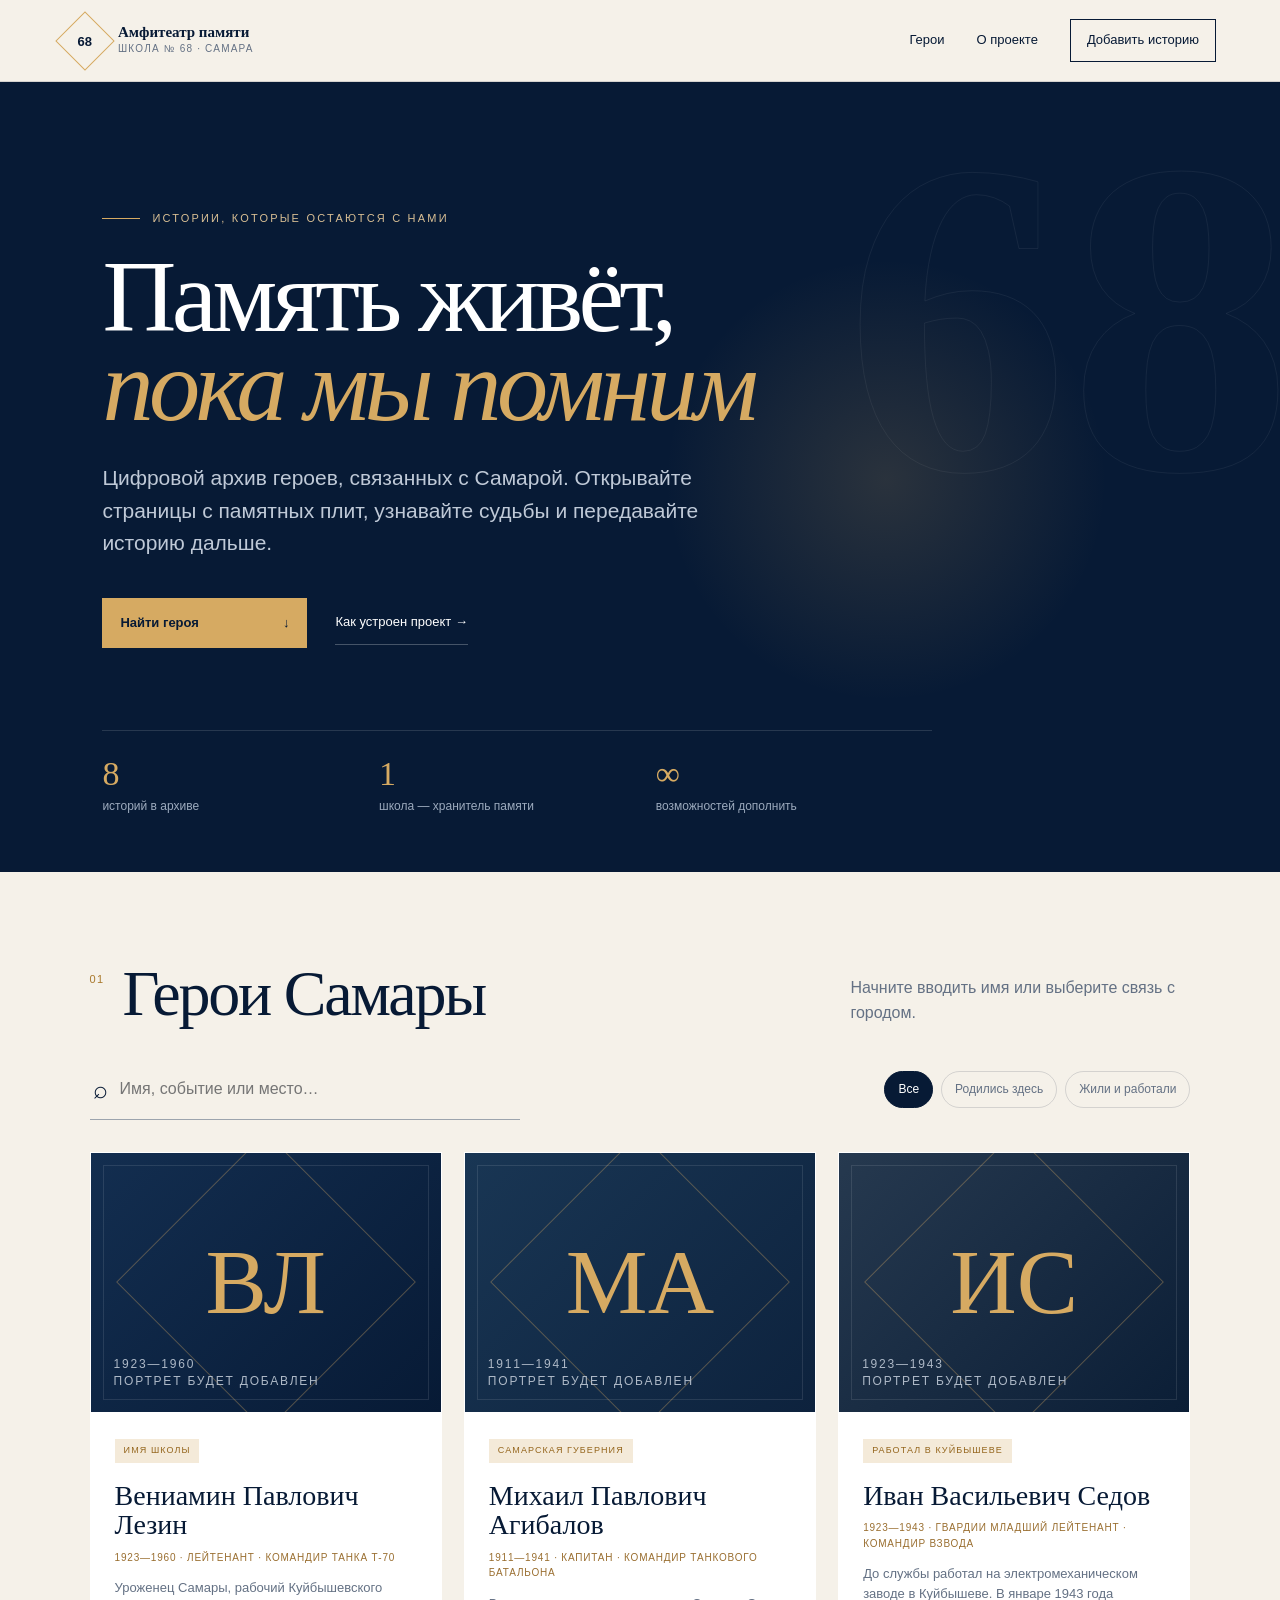
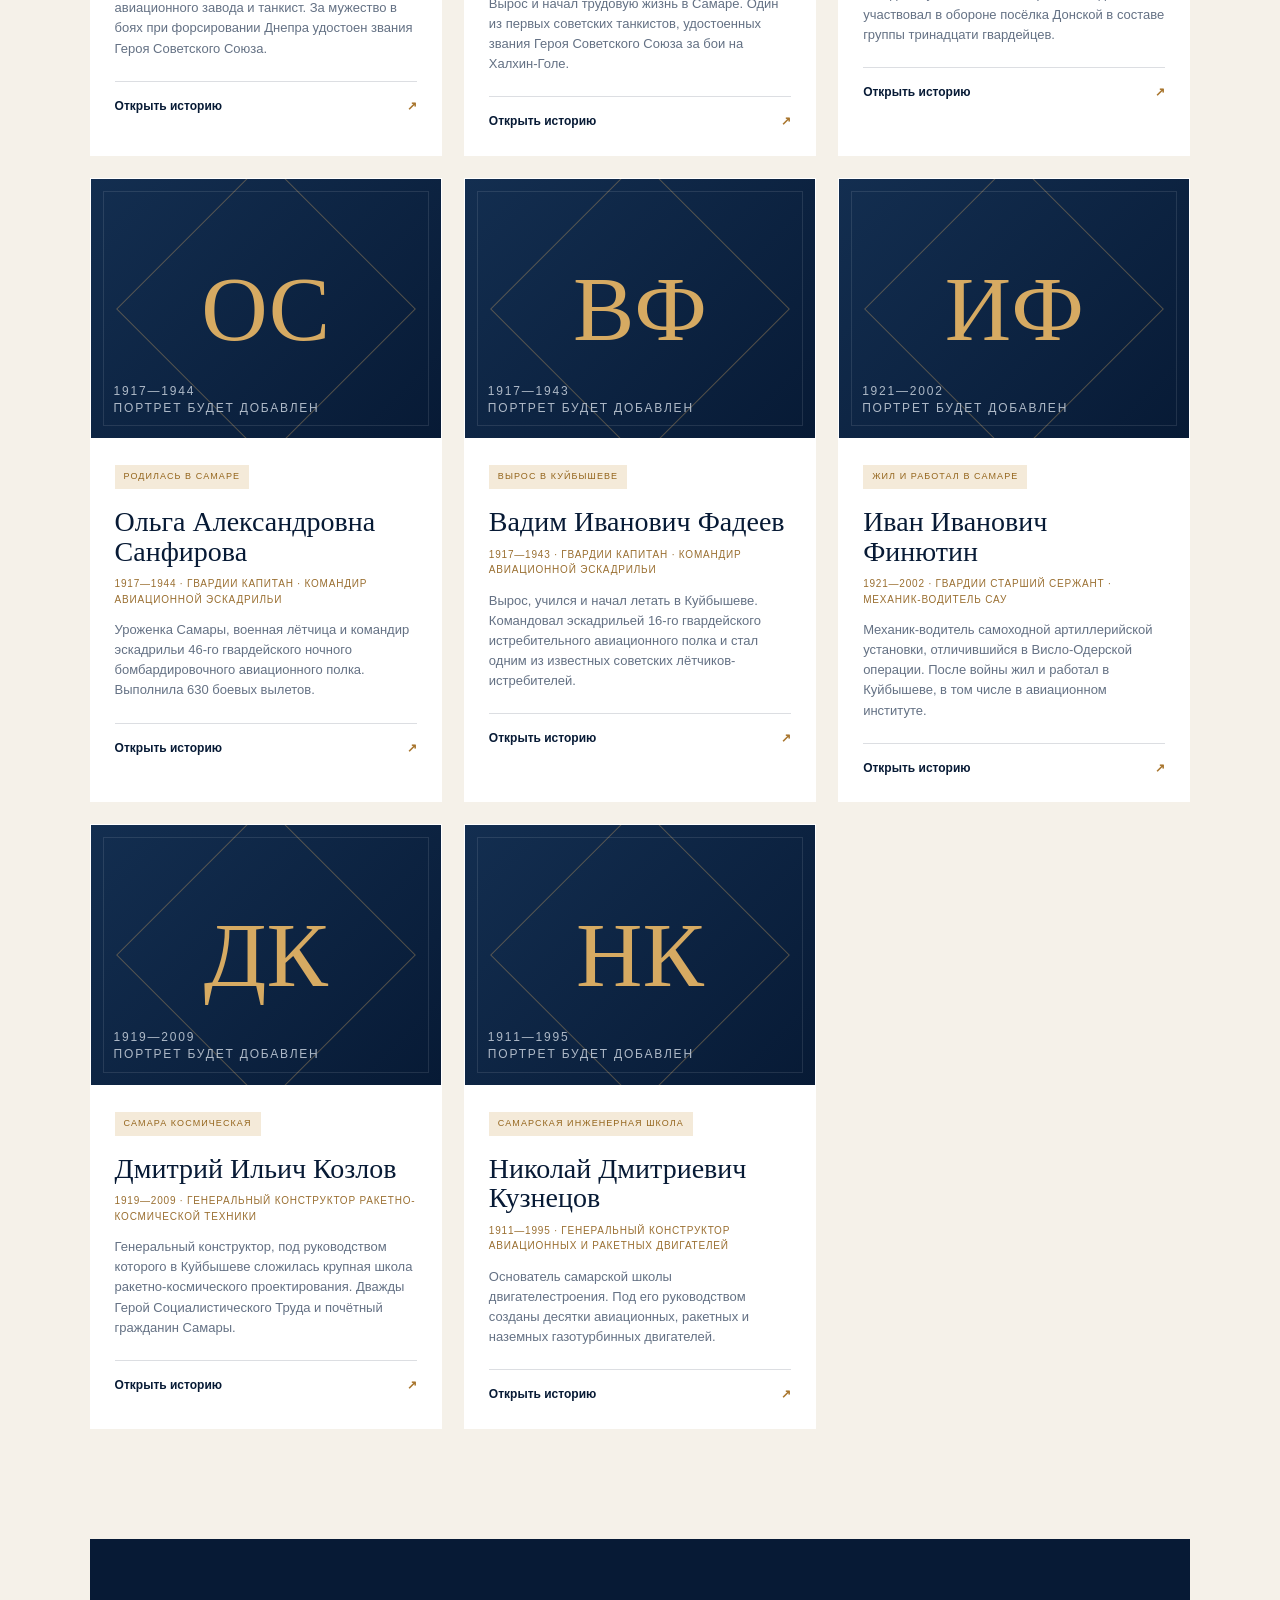
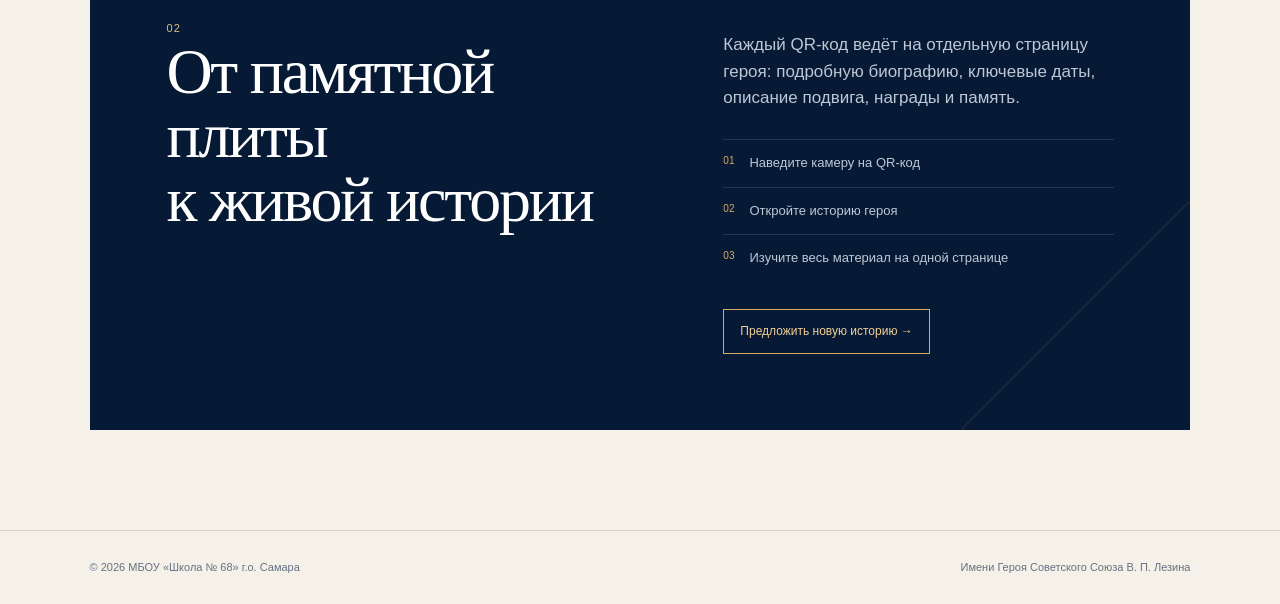
==== commit e010858d: "Add files via upload" ====
--- a/index.html
+++ b/index.html
@@ -6,7 +6,7 @@
   <meta name="theme-color" content="#071a35">
   <meta name="description" content="Амфитеатр памяти — цифровой архив героев Самары школы № 68 имени В. П. Лезина.">
   <title>Амфитеатр памяти — школа № 68</title>
-  <link rel="stylesheet" <style>
+  <style>
 :root{--ink:#071a35;--ink2:#0c2a50;--gold:#d6aa62;--paper:#f5f1e9;--white:#fff;--muted:#647184;--line:rgba(7,26,53,.14);--serif:Georgia,'Times New Roman',serif;--sans:Inter,Arial,sans-serif}*{box-sizing:border-box}html{scroll-behavior:smooth}body{margin:0;color:var(--ink);background:var(--paper);font-family:var(--sans);line-height:1.55}a{color:inherit;text-decoration:none}button,input,textarea{font:inherit}.skip-link{position:fixed;left:12px;top:-60px;background:#fff;padding:12px 18px;z-index:100;border-radius:8px}.skip-link:focus{top:12px}.topbar{height:82px;padding:0 clamp(20px,5vw,76px);display:flex;align-items:center;justify-content:space-between;background:rgba(245,241,233,.94);backdrop-filter:blur(12px);border-bottom:1px solid var(--line);position:sticky;top:0;z-index:20}.brand{display:flex;align-items:center;gap:12px}.brand-mark{width:42px;height:42px;border:1px solid var(--gold);transform:rotate(45deg);display:grid;place-items:center}.brand-mark span{font:700 13px var(--sans);transform:rotate(-45deg)}.brand b{display:block;font:700 15px var(--serif)}.brand small{display:block;font-size:10px;letter-spacing:.12em;text-transform:uppercase;color:var(--muted)}.desktop-nav{display:flex;align-items:center;gap:32px;font-size:13px}.desktop-nav a:hover{color:#94651c}.nav-action{border:1px solid var(--ink);padding:10px 16px}.menu-button{display:none;background:transparent;border:0;font-size:26px;color:var(--ink)}.mobile-nav{position:fixed;z-index:19;top:82px;left:0;right:0;background:var(--paper);border-bottom:1px solid var(--line);padding:12px 20px}.mobile-nav a{display:block;padding:12px 0}.home-hero{position:relative;overflow:hidden;min-height:680px;padding:clamp(72px,10vw,135px) clamp(20px,8vw,120px) 54px;background:var(--ink);color:white}.home-hero:before{content:"68";position:absolute;right:-1vw;top:35px;font:700 clamp(220px,35vw,520px)/.9 var(--serif);color:transparent;-webkit-text-stroke:1px rgba(255,255,255,.06)}.hero-glow{position:absolute;width:480px;height:480px;right:12%;top:20%;background:radial-gradient(circle,rgba(214,170,98,.17),transparent 65%)}.eyebrow{position:relative;display:flex;align-items:center;gap:12px;text-transform:uppercase;letter-spacing:.2em;color:#d9bf94;font-size:11px}.eyebrow span{display:block;width:38px;height:1px;background:var(--gold)}h1{position:relative;font:400 clamp(54px,8vw,118px)/.87 var(--serif);letter-spacing:-.045em;margin:25px 0 32px;max-width:980px}h1 em{color:var(--gold);font-weight:400}.home-hero>p{position:relative;max-width:620px;color:#bfc9d7;font-size:clamp(17px,2vw,21px);margin:0}.hero-actions{position:relative;display:flex;gap:28px;align-items:center;margin-top:38px}.primary-button{display:inline-flex;justify-content:space-between;align-items:center;min-width:205px;background:var(--gold);color:var(--ink);padding:15px 18px;font-weight:700;font-size:13px}.text-button{font-size:13px;border-bottom:1px solid rgba(255,255,255,.25);padding:12px 0}.hero-stats{position:relative;margin-top:82px;border-top:1px solid rgba(255,255,255,.13);display:grid;grid-template-columns:repeat(3,1fr);max-width:830px}.hero-stats div{padding:24px 24px 0 0}.hero-stats strong{display:block;font:400 34px var(--serif);color:var(--gold)}.hero-stats span{color:#9caabd;font-size:12px}.explorer{padding:90px clamp(20px,7vw,105px) 110px}.section-heading{display:flex;justify-content:space-between;align-items:end;gap:30px;margin-bottom:34px}.section-heading>div{display:flex;align-items:start;gap:18px}.section-number{font-size:11px;color:#a9792d;letter-spacing:.12em;padding-top:9px}.section-number.light{color:#dfbc80}.section-heading h2,.project h2{font:400 clamp(38px,5vw,68px)/1 var(--serif);margin:0;letter-spacing:-.035em}.section-heading>p{color:var(--muted);max-width:340px;margin:0}.search-row{display:flex;justify-content:space-between;gap:18px;align-items:center;margin-bottom:32px}.search-box{width:min(430px,100%);display:flex;align-items:center;gap:10px;border-bottom:1px solid #9ca4ad;padding:10px 3px}.search-box span{font-size:25px}.search-box input{width:100%;border:0;outline:0;background:transparent;color:var(--ink)}.filters{display:flex;gap:8px;flex-wrap:wrap}.filter{border:1px solid var(--line);background:transparent;color:var(--muted);padding:8px 13px;border-radius:30px;font-size:12px;cursor:pointer}.filter.active,.filter:hover{background:var(--ink);color:white;border-color:var(--ink)}.hero-grid{display:grid;grid-template-columns:repeat(3,1fr);gap:22px}.hero-card{background:white;border:1px solid transparent;display:flex;flex-direction:column;min-width:0;transition:.25s}.hero-card:hover{transform:translateY(-5px);border-color:rgba(214,170,98,.7);box-shadow:0 18px 50px rgba(7,26,53,.1)}.portrait{aspect-ratio:1.35;display:grid;place-items:center;position:relative;overflow:hidden;background:linear-gradient(135deg,#132e50,#071a35);color:rgba(255,255,255,.94)}.portrait:before{content:"";position:absolute;width:210px;height:210px;border:1px solid rgba(214,170,98,.35);transform:rotate(45deg)}.portrait:after{content:"";position:absolute;inset:12px;border:1px solid rgba(255,255,255,.1)}.portrait span{font:400 clamp(58px,8vw,92px)/1 var(--serif);color:var(--gold)}.portrait small{position:absolute;bottom:22px;left:23px;color:#aeb9c7;font-size:9px;text-transform:uppercase;letter-spacing:.15em;line-height:1.4}.portrait-mikhail-agibalov{background:linear-gradient(135deg,#193654,#0d223d)}.portrait-ivan-sedov{background:linear-gradient(135deg,#26394f,#0b1e36)}.card-body{padding:24px}.card-badge{display:inline-block;color:#94651c;background:#f4ead9;padding:5px 9px;font-size:9px;text-transform:uppercase;letter-spacing:.12em}.card-body h3{font:400 28px/1.05 var(--serif);margin:18px 0 8px}.card-meta{color:#9a6f31!important;text-transform:uppercase;letter-spacing:.08em;font-size:10px!important}.card-body p{color:var(--muted);font-size:13px}.card-link{display:flex;justify-content:space-between;margin-top:22px;padding-top:15px;border-top:1px solid var(--line);font-size:12px;font-weight:700}.card-link b{color:#a8752d}.empty-state{text-align:center;color:var(--muted);padding:50px}.project{padding:0 clamp(20px,7vw,105px) 100px}.project-card{display:grid;grid-template-columns:1.1fr .9fr;gap:80px;background:var(--ink);color:white;padding:clamp(38px,6vw,80px);position:relative;overflow:hidden}.project-card:after{content:"";position:absolute;width:320px;height:320px;border:1px solid rgba(214,170,98,.15);transform:rotate(45deg);right:-160px;bottom:-160px}.project-copy{position:relative;z-index:1;color:#bdc7d5}.project-copy>p{font-size:17px}.project-copy ol{list-style:none;padding:0;margin:28px 0}.project-copy li{display:flex;gap:15px;padding:13px 0;border-top:1px solid rgba(255,255,255,.12);font-size:13px}.project-copy li span{color:var(--gold);font-size:10px}.light-button{display:inline-block;border:1px solid var(--gold);color:#f2cf95;padding:12px 16px;font-size:12px}footer{padding:28px clamp(20px,7vw,105px);border-top:1px solid var(--line);display:flex;justify-content:space-between;color:var(--muted);font-size:11px}
 /* Hero profile */.crumbs{padding:18px clamp(20px,7vw,105px);font-size:11px;color:var(--muted);border-bottom:1px solid var(--line)}.profile-hero{display:grid;grid-template-columns:minmax(280px,.72fr) 1.28fr;min-height:600px;background:var(--ink);color:white}.profile-visual{min-height:580px;display:grid;place-items:center;position:relative;background:linear-gradient(155deg,#173658,#071a35);overflow:hidden}.profile-visual:before,.profile-visual:after{content:"";position:absolute;width:410px;height:410px;border:1px solid rgba(214,170,98,.24);transform:rotate(45deg)}.profile-visual:after{width:300px;height:300px;border-color:rgba(255,255,255,.1)}.profile-visual span{font:400 clamp(110px,17vw,230px)/1 var(--serif);color:var(--gold);z-index:1}.profile-visual small{position:absolute;bottom:30px;color:#aab6c6;text-transform:uppercase;letter-spacing:.16em;font-size:9px;z-index:2}.profile-intro{padding:clamp(55px,8vw,110px);display:flex;flex-direction:column;justify-content:center}.profile-intro .overline{color:var(--gold);letter-spacing:.18em;text-transform:uppercase;font-size:10px}.profile-intro h1{font-size:clamp(48px,6.4vw,88px);margin:18px 0 20px}.profile-meta{color:#d8b678;font-size:12px;letter-spacing:.1em;text-transform:uppercase}.profile-intro>p{max-width:660px;color:#bdc8d7;font-size:18px}.copy-link{align-self:flex-start;margin-top:22px;background:transparent;color:white;border:1px solid rgba(255,255,255,.28);padding:10px 14px;cursor:pointer}.story-section{padding:90px clamp(20px,7vw,105px);display:grid;grid-template-columns:.72fr 1.28fr;gap:clamp(45px,8vw,120px)}.story-section h2,.sources-section h2{font:400 clamp(38px,5vw,64px)/1 var(--serif);margin:0}.bio-copy{font-size:17px;color:#34445a}.bio-copy p{margin:0 0 20px}.memory-quote{margin:45px 0 0;border-left:2px solid var(--gold);padding:8px 0 8px 24px;font:italic 22px/1.45 var(--serif);color:var(--ink)}.timeline{list-style:none;margin:0;padding:0}.timeline li{display:grid;grid-template-columns:42px 1fr;gap:18px;position:relative;padding:0 0 30px}.timeline li:after{content:"";position:absolute;left:20px;top:37px;bottom:0;width:1px;background:#cabda9}.timeline li:last-child:after{display:none}.time-dot{width:42px;height:42px;border:1px solid #cbbda6;border-radius:50%;display:grid;place-items:center;color:#9a6f31;font-size:10px;background:var(--paper);z-index:1}.timeline time{color:#9a6f31;text-transform:uppercase;letter-spacing:.09em;font-size:10px}.timeline p{margin:3px 0 0}.sources-section{background:#e9e2d7;padding:80px clamp(20px,7vw,105px)}.sources-header{display:flex;align-items:end;justify-content:space-between;gap:25px;margin-bottom:35px}.sources-header p{max-width:440px;color:var(--muted)}.source-list{display:grid;grid-template-columns:repeat(3,1fr);gap:12px}.source-list a{background:rgba(255,255,255,.62);padding:22px;display:grid;grid-template-columns:32px 1fr auto;gap:12px;align-items:center;border:1px solid transparent}.source-list a:hover{background:white;border-color:#d2b27f}.source-list span{color:#a5762f;font-size:10px}.source-list strong{display:block;font:400 18px var(--serif)}.source-list small{display:block;color:var(--muted);margin-top:4px}.next-hero{display:flex;justify-content:space-between;align-items:center;padding:34px clamp(20px,7vw,105px);background:var(--gold);color:var(--ink)}.next-hero span{font-size:10px;text-transform:uppercase;letter-spacing:.12em}.next-hero b{font:400 clamp(20px,3vw,32px) var(--serif)}
 /* Add template */.form-page{background:var(--ink);min-height:100vh;color:white}.form-shell{padding:70px clamp(20px,8vw,120px) 100px}.form-shell .eyebrow{margin-bottom:20px}.form-shell h1{font-size:clamp(50px,7vw,92px);margin-bottom:20px}.form-shell>p{color:#bac5d4;max-width:680px;font-size:18px}.editor{margin-top:45px;display:grid;grid-template-columns:1fr .8fr;gap:24px}.hero-form,.preview-card{background:#f7f3ec;color:var(--ink);padding:clamp(24px,4vw,42px)}.form-grid{display:grid;grid-template-columns:1fr 1fr;gap:18px}.field{display:flex;flex-direction:column;gap:7px}.field.full{grid-column:1/-1}.field label{font-size:10px;text-transform:uppercase;letter-spacing:.12em;color:#81643a}.field input,.field textarea{border:0;border-bottom:1px solid #b9ad9b;background:transparent;padding:10px 0;outline:none;border-radius:0}.field textarea{min-height:100px;resize:vertical}.field input:focus,.field textarea:focus{border-color:var(--ink)}.template-actions{display:flex;gap:10px;flex-wrap:wrap;margin-top:26px}.template-actions button{border:1px solid var(--ink);background:var(--ink);color:white;padding:12px 16px;cursor:pointer}.template-actions .secondary{background:transparent;color:var(--ink)}.preview-card>small{text-transform:uppercase;letter-spacing:.13em;color:#9a6f31}.preview-card h2{font:400 34px/1.05 var(--serif);margin:22px 0 8px}.preview-card .preview-years{color:#9a6f31;font-size:11px}.preview-card .preview-text{color:var(--muted)}.preview-list{margin:24px 0 0;padding:0;list-style:none}.preview-list li{border-top:1px solid var(--line);padding:10px 0;font-size:12px}.notice{margin-top:18px;color:#b9c5d4;font-size:12px}.toast{position:fixed;right:20px;bottom:20px;background:var(--gold);color:var(--ink);padding:14px 18px;box-shadow:0 15px 40px rgba(0,0,0,.3);z-index:50}
@@ -58,7 +58,7 @@
 
 [hidden] { display: none !important; }
 
-</style>>
+</style>
 </head>
 <body>
   <a class="skip-link" href="#heroes">К списку героев</a>
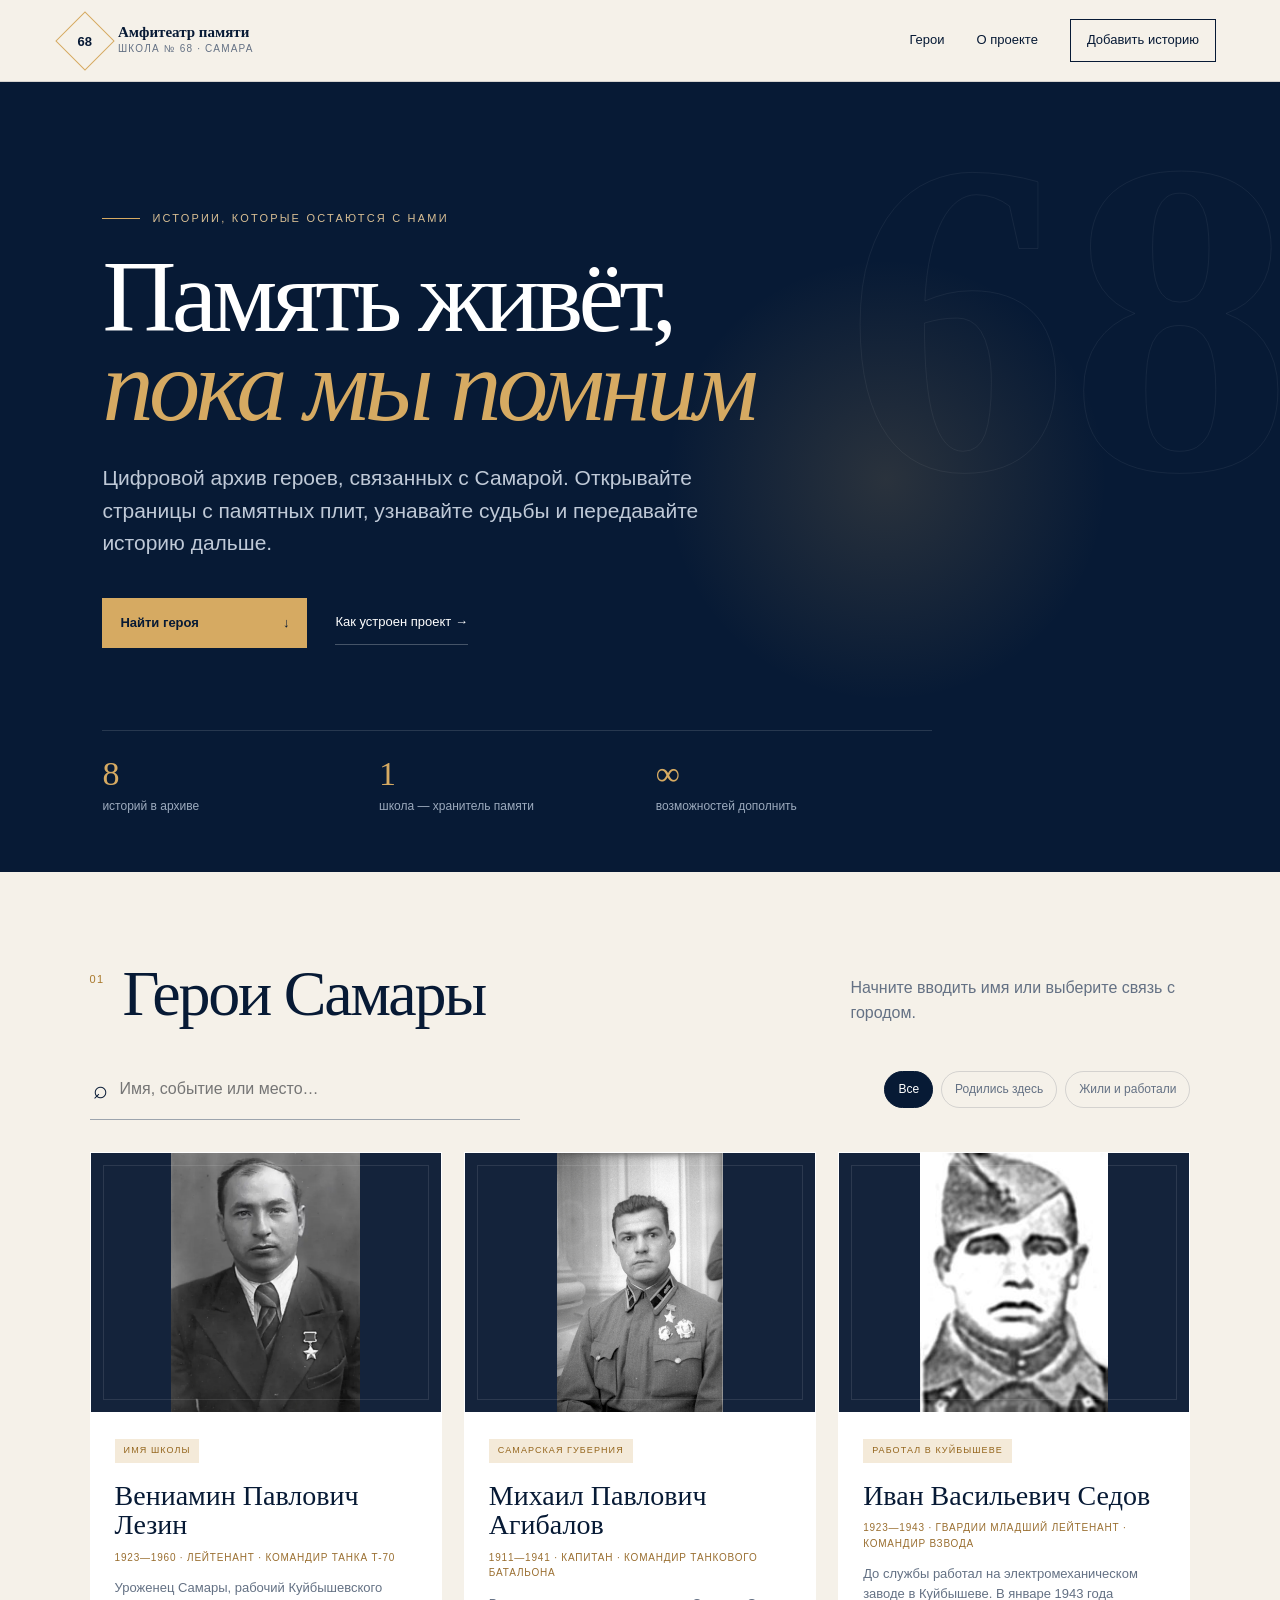
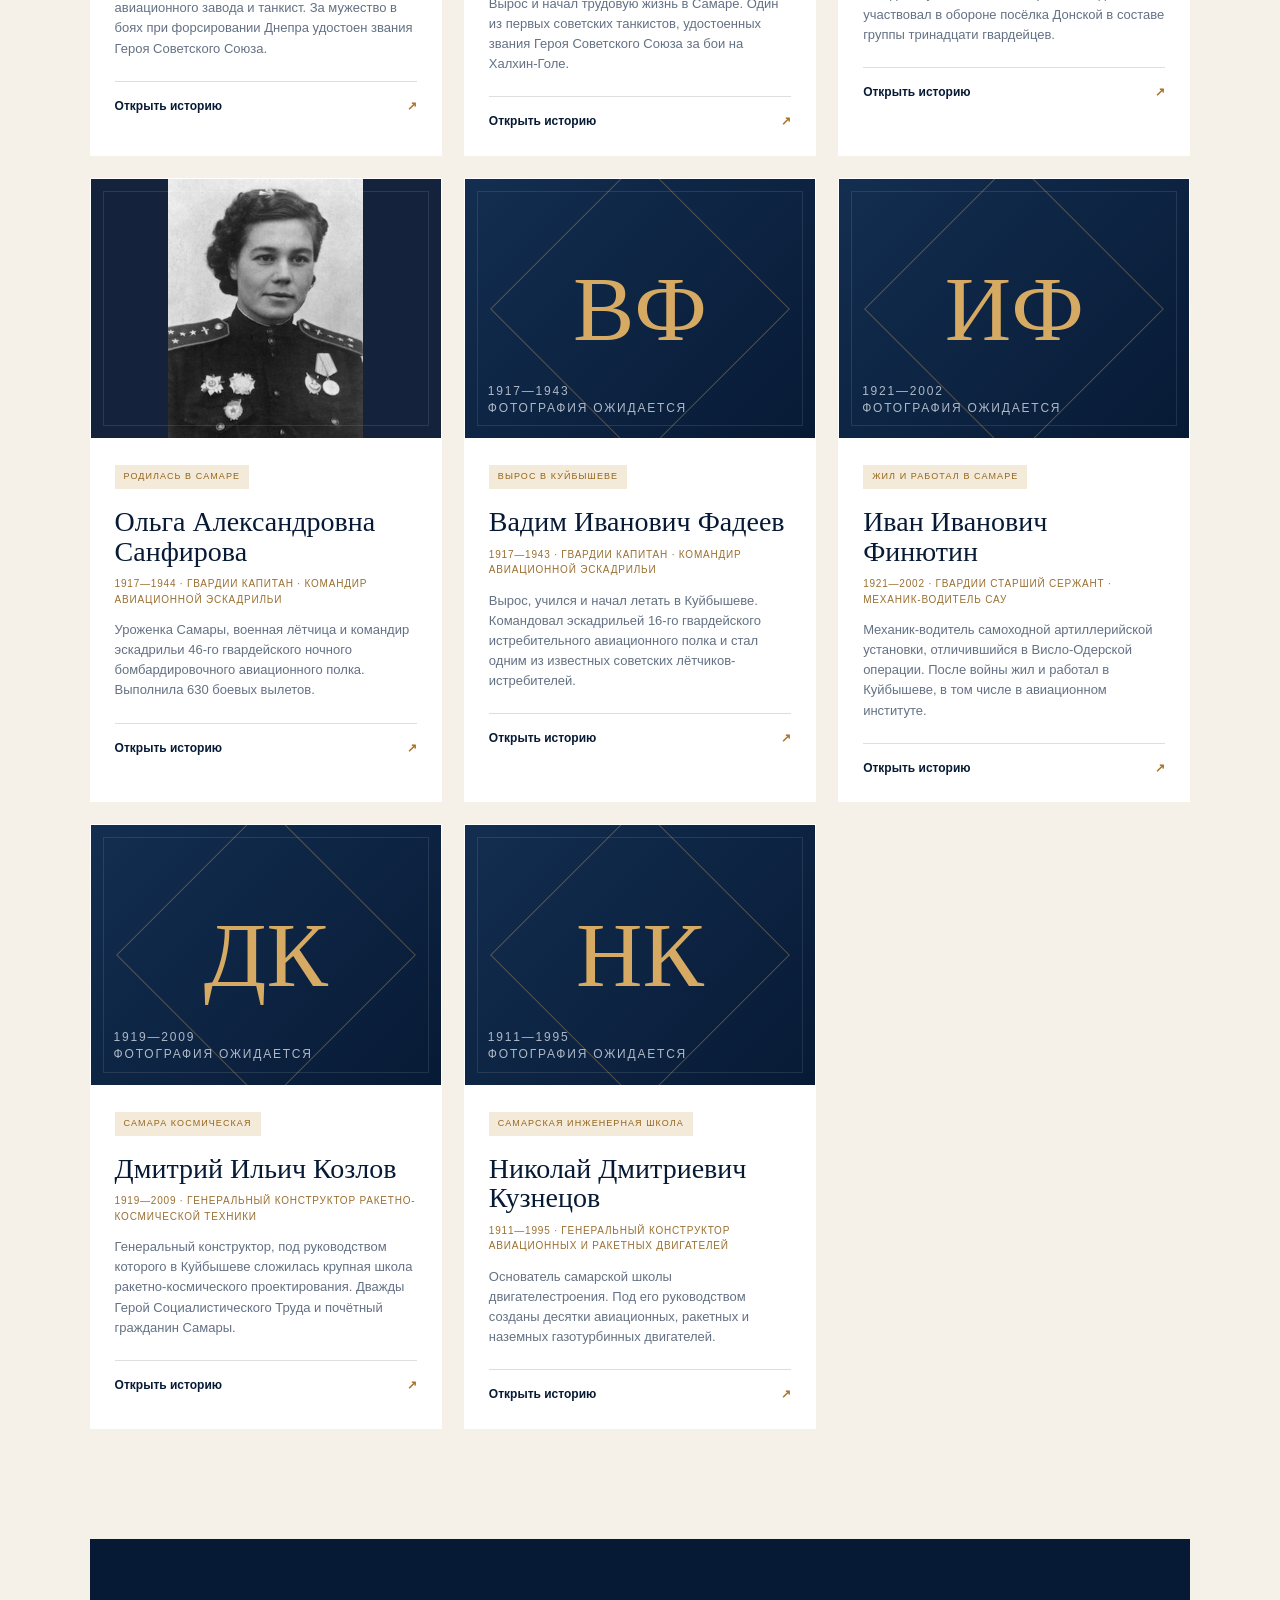
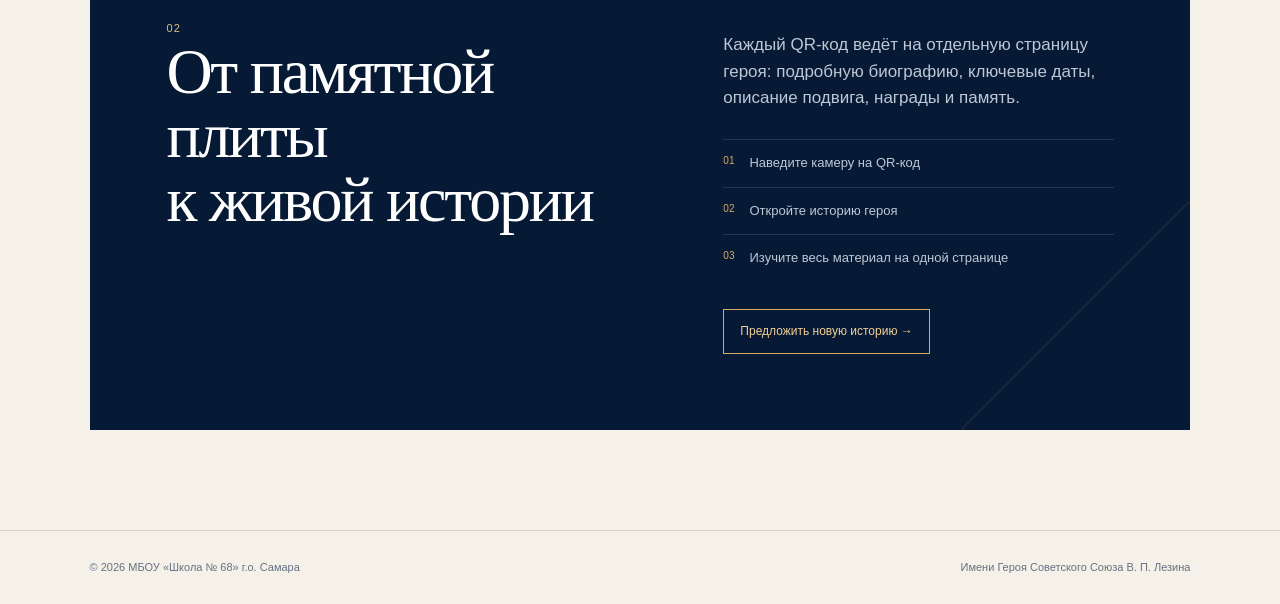
==== commit 957f18f4: "Add files via upload" ====
--- a/index.html
+++ b/index.html
@@ -57,7 +57,31 @@
 .submission-consent{margin:1.1rem 0;color:var(--ink);font-size:.92rem;line-height:1.5}.submission-consent label{display:flex;gap:.6rem;align-items:flex-start}.submission-consent input{margin-top:.25rem;flex:none}.submission-status{padding:.9rem 1rem;margin:1rem 0 0;border:1px solid #b6693f;border-radius:.6rem;color:var(--ink)}.submission-status.success{border-color:#98cbb2;background:#124a43;color:#fff}.submission-status[hidden]{display:none}
 
 [hidden] { display: none !important; }
-
+.form-page .topbar, .form-page .mobile-nav { color: var(--ink); }
+.story-invite{margin-top:46px;display:grid;grid-template-columns:1.2fr .8fr;background:#f7f3ec;color:var(--ink);box-shadow:0 28px 70px rgba(0,0,0,.18)}
+.story-invite__main{padding:clamp(28px,5vw,64px)}
+.story-invite__main .kicker{color:#936624;letter-spacing:.16em;text-transform:uppercase;font-size:11px}
+.story-invite__main h2{max-width:650px;margin:24px 0;font:400 clamp(32px,4vw,58px)/1.05 var(--serif)}
+.story-invite__main p{max-width:610px;color:#4c5a69;font-size:16px;line-height:1.75}
+.story-invite__button{display:inline-flex;align-items:center;gap:22px;margin-top:25px;padding:18px 24px;background:var(--ink);color:#fff;text-decoration:none;font-size:13px;letter-spacing:.03em;transition:background .2s,transform .2s}
+.story-invite__button:hover,.story-invite__button:focus-visible{background:#244773;transform:translateY(-2px)}
+.story-invite__button span{font-size:22px;color:var(--gold)}
+.story-invite__aside{padding:clamp(28px,4vw,52px);background:#e9e2d7}
+.story-invite__aside h3{margin:0 0 22px;font:400 28px/1.2 var(--serif)}
+.story-invite__aside ol{list-style:none;padding:0;margin:0}
+.story-invite__aside li{display:grid;grid-template-columns:30px 1fr;gap:14px;border-top:1px solid rgba(7,26,53,.15);padding:19px 0;color:#405066;font-size:14px;line-height:1.5}
+.story-invite__aside li b{color:#936624;font-size:12px;font-weight:400}
+.form-shell .story-footnote{margin-top:26px;color:#b9c5d4;font-size:13px;line-height:1.65}
+@media(max-width:750px){.story-invite{grid-template-columns:1fr}.form-shell{padding-top:48px}.story-invite__button{width:100%;justify-content:space-between}}
+
+
+/* Проверенные исторические портреты */
+.portrait.has-photo:before,.profile-visual.has-photo:before,.profile-visual.has-photo:after{display:none}
+.portrait.has-photo img{position:absolute;inset:0;width:100%;height:100%;object-fit:contain;background:#14233b}
+.portrait.has-photo:after{z-index:1}
+.profile-visual.has-photo img{position:absolute;inset:0;width:100%;height:100%;object-fit:contain;background:#14233b}
+.profile-visual.has-photo figcaption{left:0;right:0;bottom:0;padding:35px 18px 18px;text-align:center;background:linear-gradient(transparent,rgba(7,26,53,.92));text-transform:none;letter-spacing:normal}
+.profile-visual.has-photo figcaption a{color:#f2ce90;text-decoration:underline;text-underline-offset:3px}
 </style>
 </head>
 <body>
@@ -108,14 +132,30 @@
 <section class="feat-section" id="feat"><div class="feat-intro"><span class="section-number light">02</span><p class="overline">Главный подвиг и вклад</p><h2 data-feat-title></h2><div class="feat-copy" data-feat></div></div><div class="awards-panel" id="awards"><span class="section-number light">03</span><h2>Награды</h2><p class="panel-note">Указано не только название награды, но и основание для её вручения.</p><div class="awards-list" data-awards></div></div></section>
 <section class="legacy-section" id="memory"><div class="legacy-grid"><div><span class="section-number">04</span><h2>Память<br>о герое</h2><ul class="memory-list" data-memory></ul></div><div><span class="section-number">05</span><h2>На чём основан материал</h2><p class="source-note">Все необходимые сведения уже собраны на этой странице. Список приведён для прозрачности и проверки школьным музеем — переходить на другие сайты не требуется.</p><div class="source-list" data-sources></div></div></div></section>
 <a class="next-hero" data-next href="#"><span>Следующая история</span><b></b><strong>→</strong></a></main>
-  <main class="form-shell" id="form-page" hidden><div class="eyebrow"><span></span> Шаблон новой страницы</div><h1>Добавить<br><em>историю</em></h1><p>Расскажите о герое вашей семьи: справа появится предварительный вариант. Онлайн-приём историй сейчас подключается. Заполненную карточку можно сохранить и передать координатору проекта в школе.</p>
-<div class="editor"><form class="hero-form" id="hero-form"><div hidden aria-hidden="true"><label for="website">Сайт</label><input id="website" name="website" tabindex="-1" autocomplete="off"></div><div class="form-grid"><div class="field"><label for="name">Полное имя *</label><input id="name" name="name" required placeholder="Фамилия Имя Отчество"></div><div class="field"><label for="years">Годы жизни *</label><input id="years" name="years" required placeholder="1900—1970"></div><div class="field full"><label for="role">Звание и должность *</label><input id="role" name="role" required placeholder="Воинское звание · должность"></div><div class="field full"><label for="connection">Связь с Самарой *</label><input id="connection" name="connection" required placeholder="Родился, учился, работал, жил…"></div><div class="field full"><label for="bio">Подробная биография *</label><textarea id="bio" name="bio" required placeholder="Детство, учёба, работа, служба и послевоенная судьба — только проверенные сведения"></textarea></div><div class="field full"><label for="feat">Подвиг или ключевой боевой эпизод *</label><textarea id="feat" name="feat" required placeholder="Когда и где произошло событие, задача подразделения и вклад героя"></textarea></div><div class="field full"><label for="awards">Награды и основания *</label><textarea id="awards" name="awards" required placeholder="Одна строка — одна награда: дата | название | за что вручена"></textarea></div><div class="field full"><label for="events">Ключевые события</label><textarea id="events" name="events" placeholder="Одна строка — одно событие: дата | событие"></textarea></div><div class="field full"><label for="memory">Память о герое</label><textarea id="memory" name="memory" placeholder="Одна строка — один памятный объект, улица, школа или музей"></textarea></div><div class="field full"><label for="sources">Материалы и источники *</label><textarea id="sources" name="sources" required placeholder="Один архивный документ, справочник или музейный материал на строку"></textarea></div></div><div class="submission-consent"><label><input type="checkbox" name="accepted" required> Я передаю материалы редакции проекта для проверки и подтверждаю, что не указываю личные данные живущих людей без их согласия.</label></div><div class="template-actions"><button type="button" disabled title="Онлайн-приём историй подключается">Онлайн-отправка скоро появится</button><button class="secondary" type="button" id="download-copy">Скачать копию .json</button><button class="secondary" type="button" id="copy-template">Скопировать данные</button><button class="secondary" type="reset">Очистить</button></div><p id="submission-status" class="submission-status" role="status" tabindex="-1" hidden></p></form>
-<aside class="preview-card" aria-live="polite"><small>Предпросмотр</small><h2 id="preview-name">Имя нового героя</h2><div class="preview-years" id="preview-years">Годы жизни · звание · связь с Самарой</div><p class="preview-text" id="preview-bio">Здесь появится начало подробной биографии. После проверки редактор сможет создать отдельную страницу и QR-ссылку.</p><ul class="preview-list" id="preview-events"><li>Ключевые события появятся здесь</li></ul></aside></div><p class="notice">Редактор проверит факты и источники перед публикацией. Сохраните копию карточки и передайте её координатору проекта в школе.</p></main>
+  <main class="form-shell" id="form-page" hidden>
+    <div class="eyebrow"><span></span> Семейные истории Самары</div>
+    <h1>Добавить<br><em>историю</em></h1>
+    <p>Память о городе складывается из историй людей. Расскажите о герое своей семьи, чтобы его имя и вклад могли узнать другие.</p>
+    <section class="story-invite" aria-labelledby="story-invite-title">
+      <div class="story-invite__main">
+        <div class="kicker">Ваш голос в истории города</div>
+        <h2 id="story-invite-title">Чья история должна быть услышана?</h2>
+        <p>Назовите героя, опишите его связь с Самарой и поделитесь тем, что известно о его жизни и заслугах. Если у вас сохранились фотографии и документы, добавьте их в форму.</p>
+        <a class="story-invite__button" href="https://forms.yandex.ru/u/6ab822e595add540bfe3d3bd/" target="_blank" rel="noopener noreferrer">Открыть форму «Предложить героя» <span aria-hidden="true">↗</span></a>
+      </div>
+      <aside class="story-invite__aside"><h3>Как это работает</h3><ol>
+        <li><b>01</b><span>Вы рассказываете о герое в форме.</span></li>
+        <li><b>02</b><span>Команда проекта проверяет факты и материалы.</span></li>
+        <li><b>03</b><span>После проверки и согласования история может появиться на сайте.</span></li>
+      </ol></aside>
+    </section>
+    <p class="story-footnote">Отправка формы не означает автоматической публикации. Укажите только те сведения и материалы, которые вы вправе передать проекту.</p>
+  </main>
   <footer><span>© 2026 МБОУ «Школа № 68» г.о. Самара</span><span>Имени Героя Советского Союза В. П. Лезина</span></footer>
   <script>
 window.HEROES = [
   {
-    id: "veniamin-lezin", initials: "ВЛ", name: "Вениамин Павлович Лезин", years: "1923—1960", role: "Лейтенант · командир танка Т-70", badge: "Имя школы", connection: ["born", "worked"],
+    id: "veniamin-lezin",photo:"[data-uri]", initials: "ВЛ", name: "Вениамин Павлович Лезин", years: "1923—1960", role: "Лейтенант · командир танка Т-70", badge: "Имя школы", connection: ["born", "worked"],
     lead: "Уроженец Самары, рабочий Куйбышевского авиационного завода и танкист. За мужество в боях при форсировании Днепра удостоен звания Героя Советского Союза.",
     facts: [["Родился","1 апреля 1923 · Самара"],["На фронте","с 10 октября 1943"],["Воинская часть","142-й танковый батальон, 95-я танковая бригада"],["Звание","лейтенант"],["Главная награда","Герой Советского Союза · 15 января 1944"],["Место памяти","Самара · школа № 68 имени В. П. Лезина"]],
     bio: [
@@ -142,7 +182,7 @@
     sources:["Центральный архив Министерства обороны Российской Федерации — наградные документы","«Герои Советского Союза: краткий биографический словарь», том 1, Москва, 1987","«Подвиг во имя Родины», книга 1, Куйбышев, 1965","Биографическая карточка международного проекта «Герои страны»"]
   },
   {
-    id:"mikhail-agibalov",initials:"МА",name:"Михаил Павлович Агибалов",years:"1911—1941",role:"Капитан · командир танкового батальона",badge:"Самарская губерния",connection:["born","worked"],
+    id:"mikhail-agibalov",photo:"[data-uri]